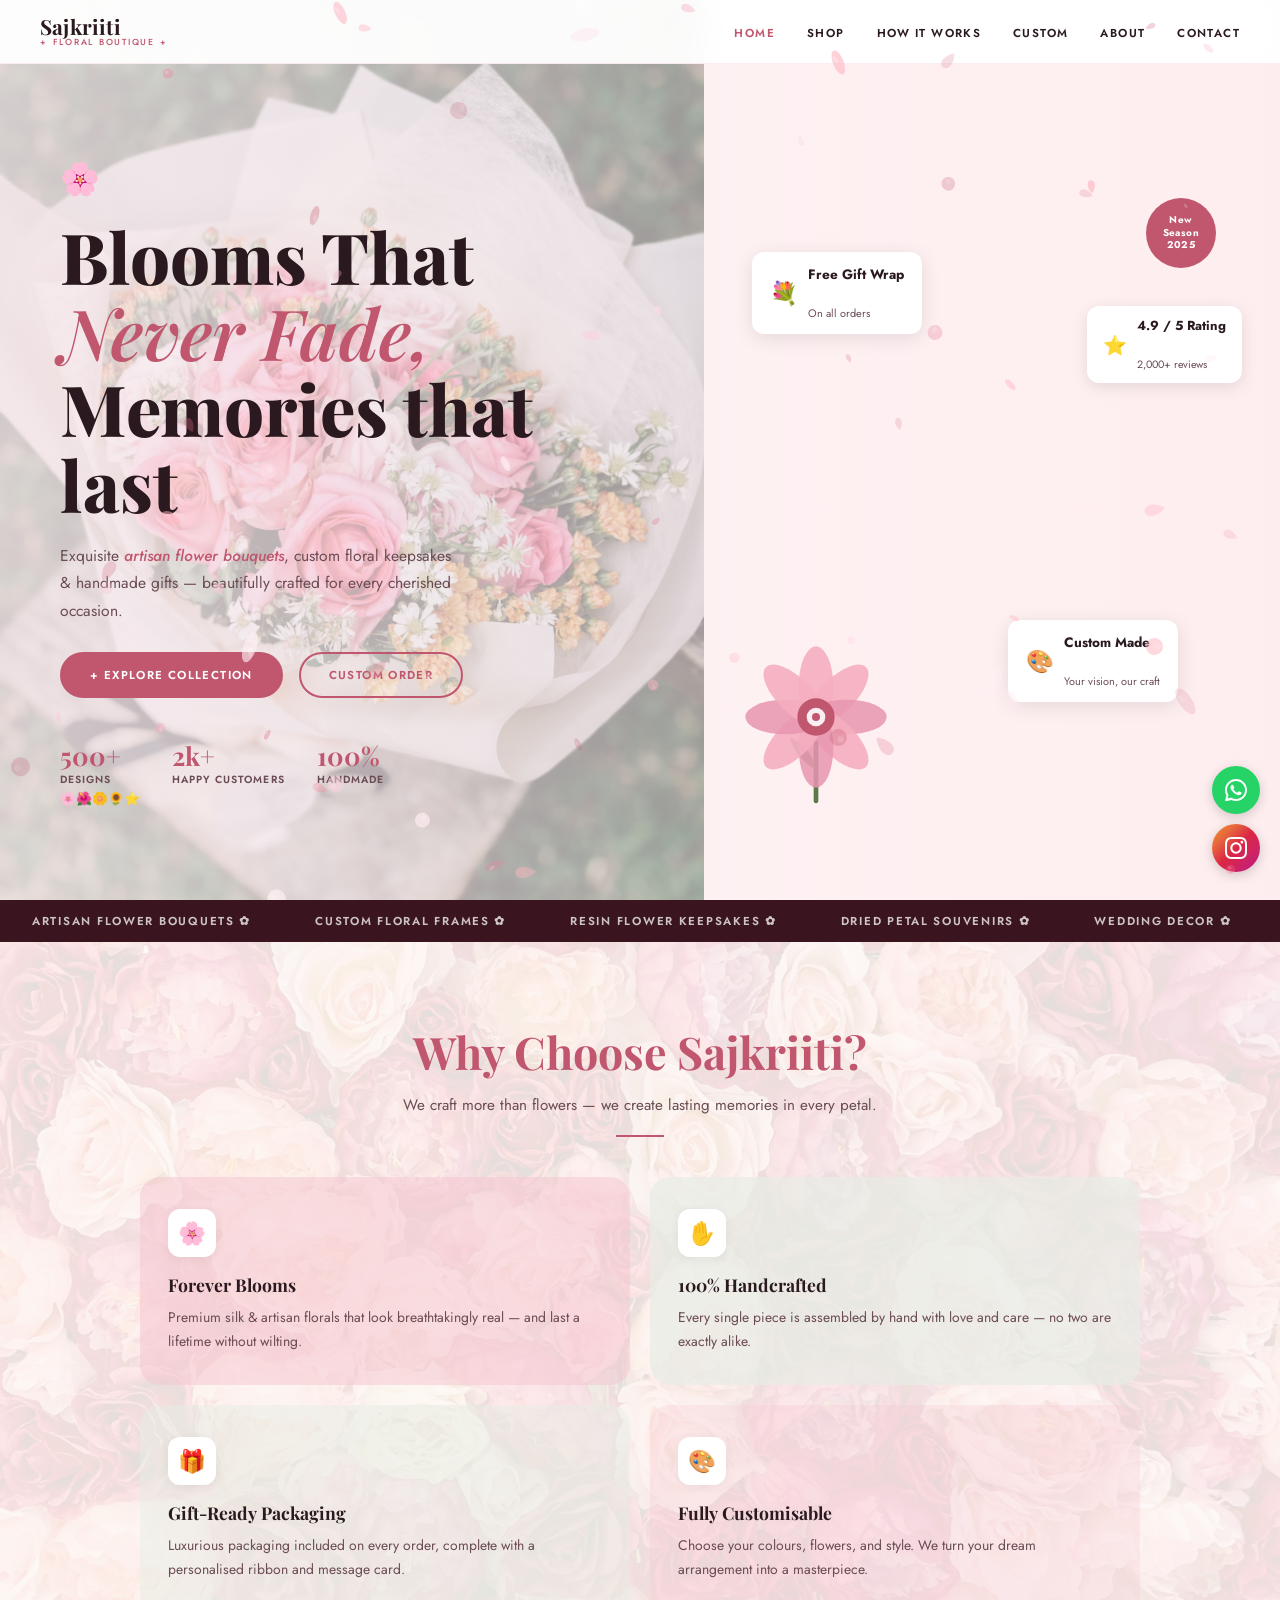
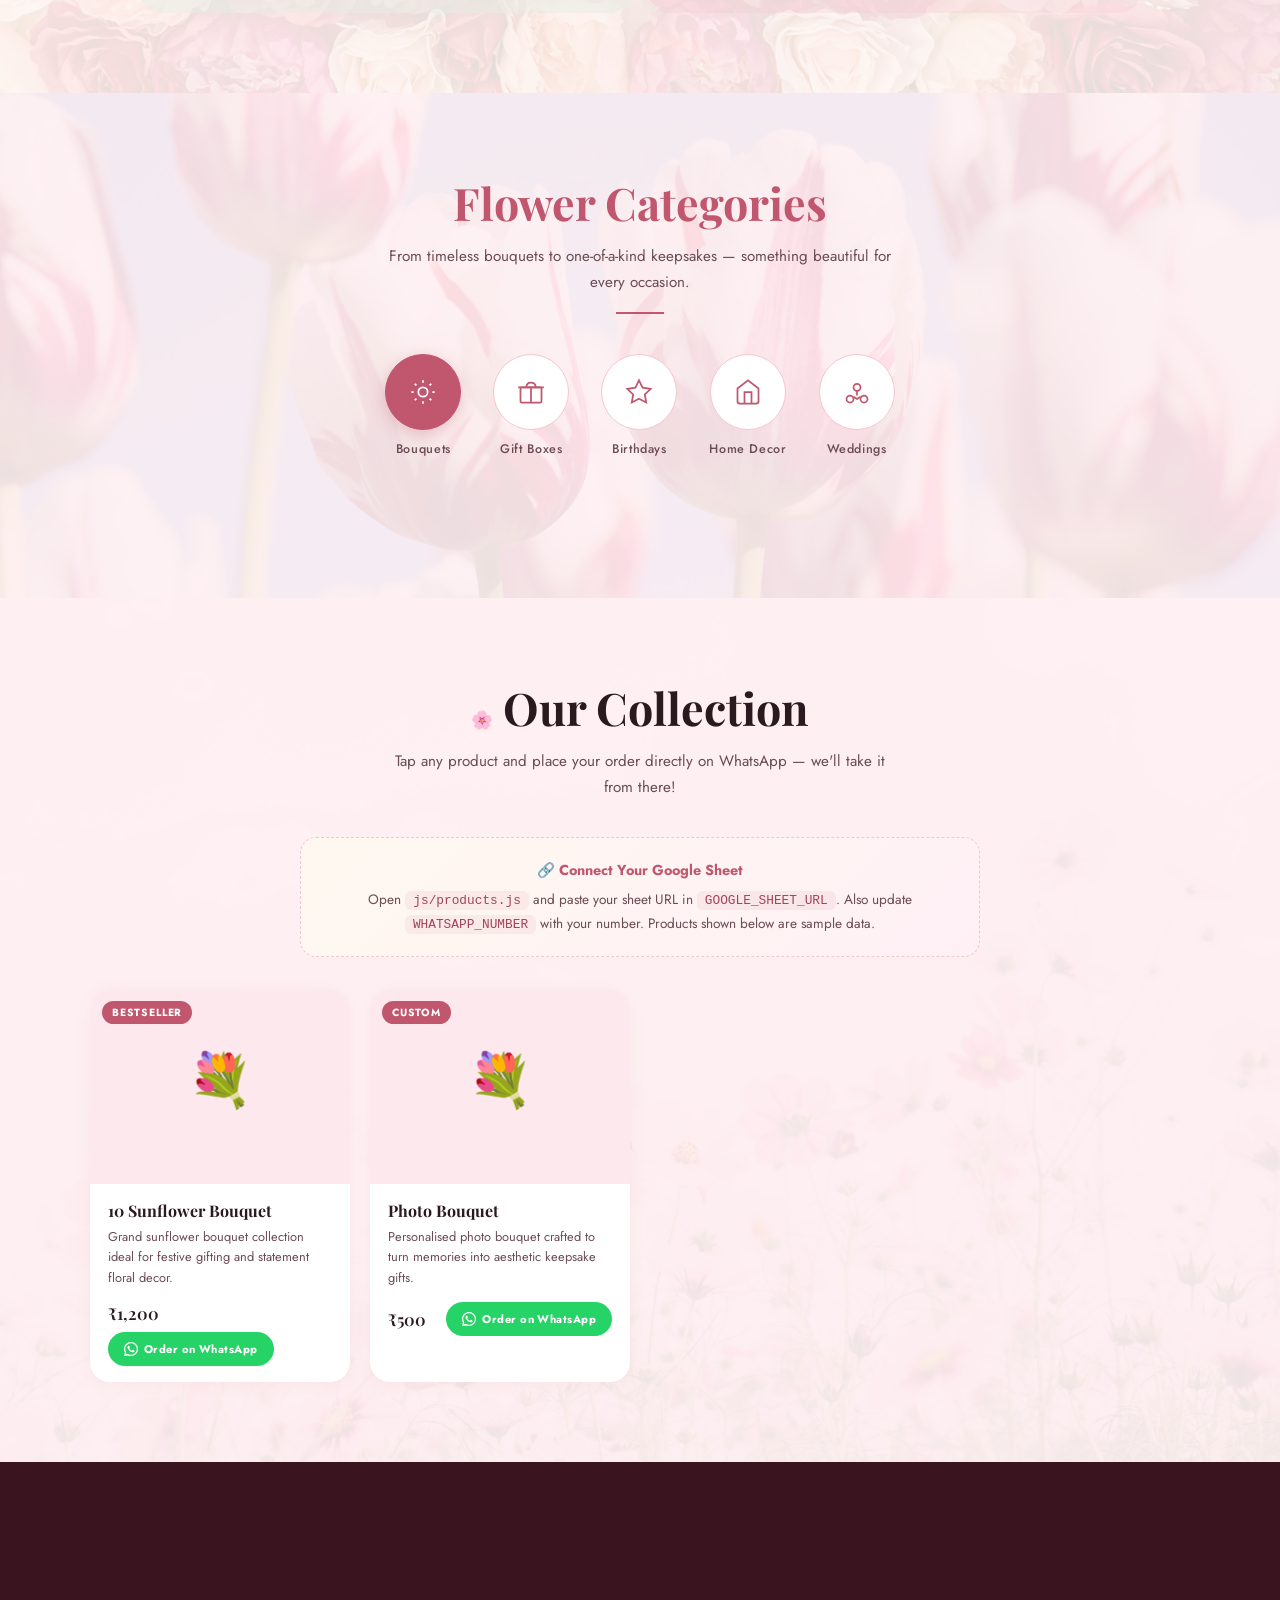
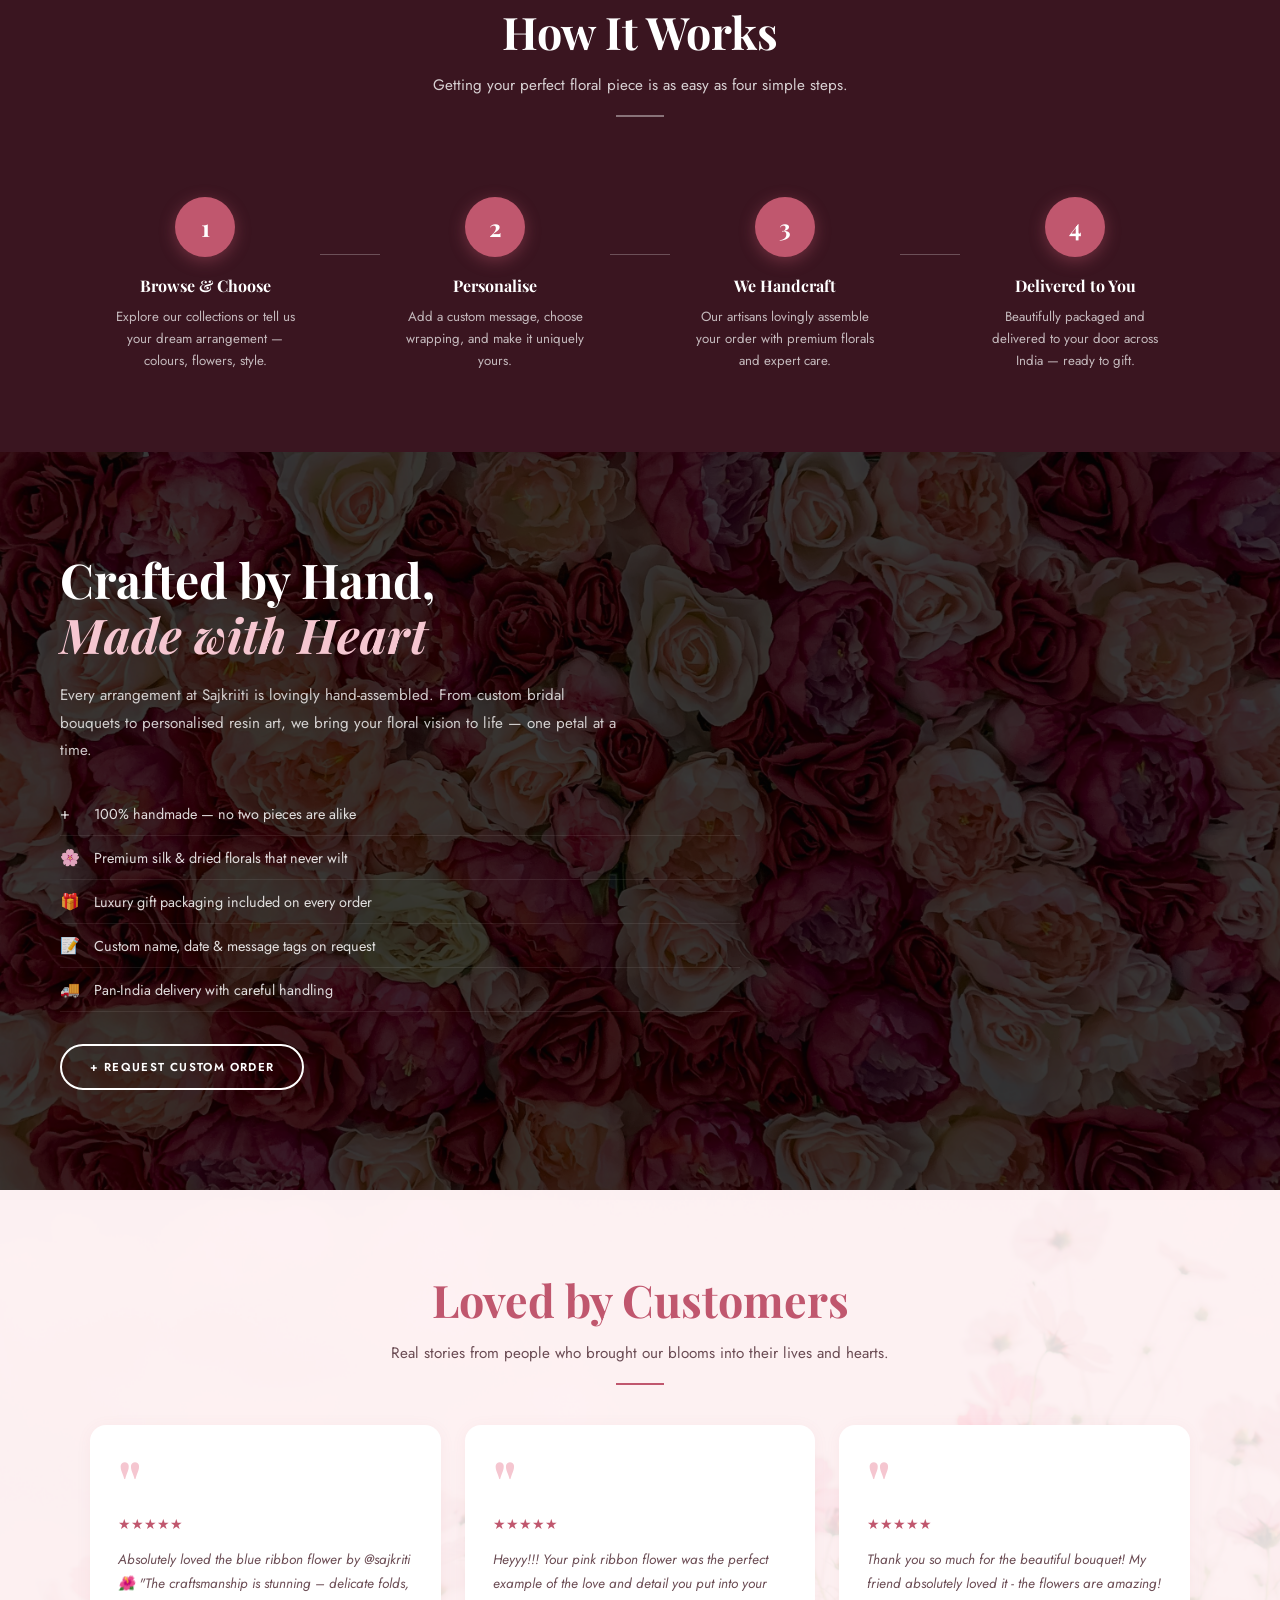
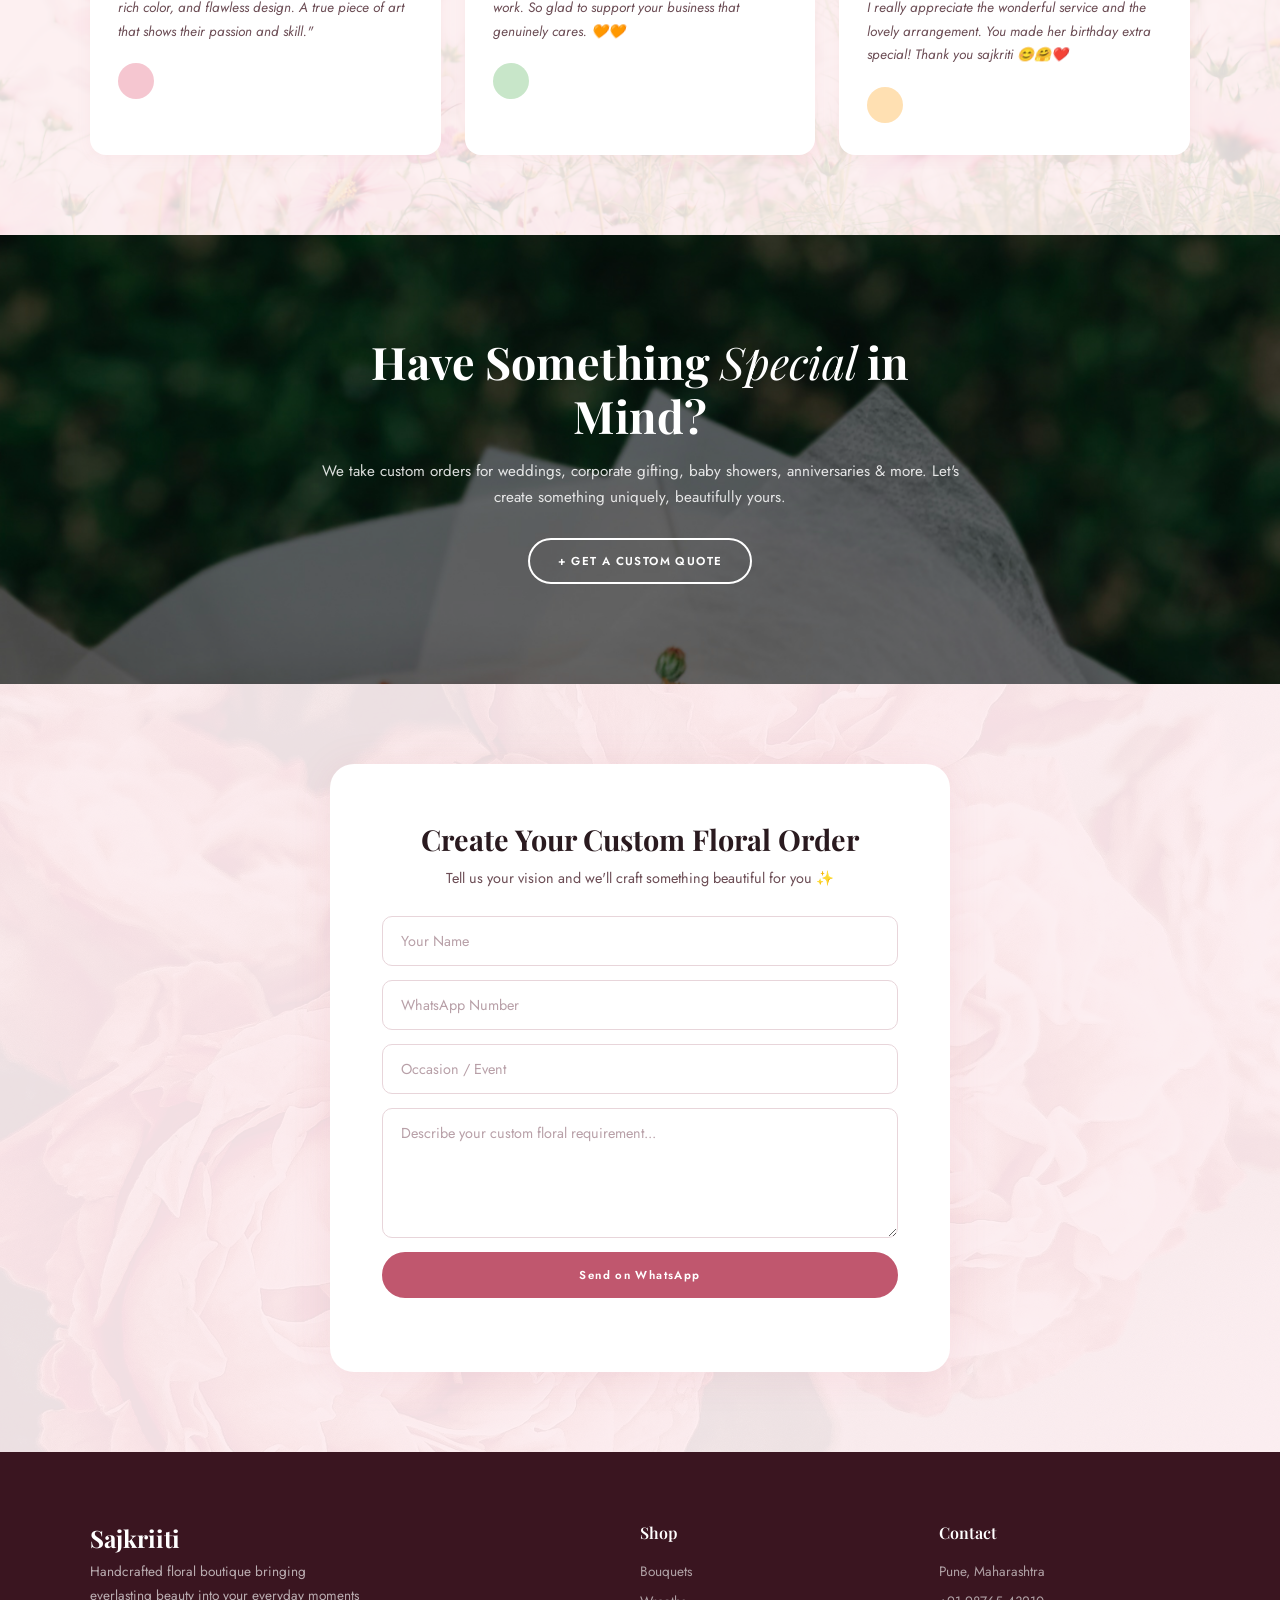
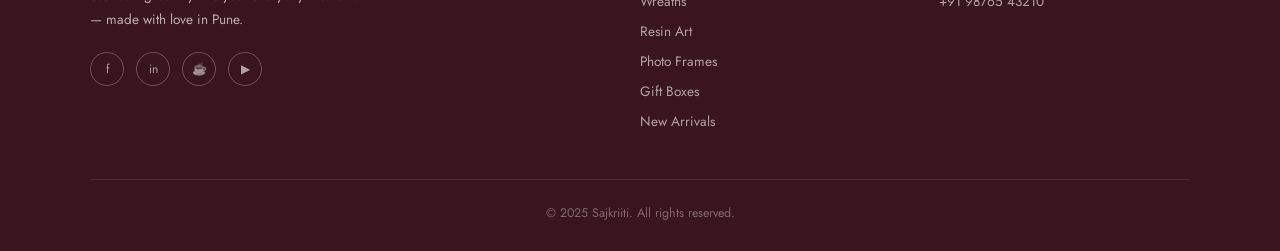
==== js/index.html @ faf4a8ce "replaced one html file with sorted files" ====
<!DOCTYPE html>
<html lang="en">
<head>
  <meta charset="UTF-8" />
  <meta name="viewport" content="width=device-width, initial-scale=1.0, viewport-fit=cover" />
  <title>Sajkriiti — Floral Boutique</title>
  <link rel="preconnect" href="https://fonts.googleapis.com" />
  <link rel="preconnect" href="https://fonts.gstatic.com" crossorigin />
  <link href="https://fonts.googleapis.com/css2?family=Playfair+Display:ital,wght@0,400;0,600;0,700;0,800;1,400;1,600&family=Cormorant+Garamond:ital,wght@0,300;0,400;0,500;1,300;1,400&family=Jost:wght@300;400;500;600&display=swap" rel="stylesheet" />
  <link rel="stylesheet" href="css/main.css" />
  <link rel="stylesheet" href="css/petals.css" />
  <link rel="stylesheet" href="css/sections.css" />
</head>
<body>

  <!-- FALLING PETALS CANVAS -->
  <canvas id="petalCanvas"></canvas>

  <!-- FIXED SOCIAL BUTTONS -->
  <a href="https://wa.me/919876543210" class="social-float whatsapp" target="_blank">
    <svg viewBox="0 0 24 24" fill="currentColor"><path d="M17.472 14.382c-.297-.149-1.758-.867-2.03-.967-.273-.099-.471-.148-.67.15-.197.297-.767.966-.94 1.164-.173.199-.347.223-.644.075-.297-.15-1.255-.463-2.39-1.475-.883-.788-1.48-1.761-1.653-2.059-.173-.297-.018-.458.13-.606.134-.133.298-.347.446-.52.149-.174.198-.298.298-.497.099-.198.05-.371-.025-.52-.075-.149-.669-1.612-.916-2.207-.242-.579-.487-.5-.669-.51-.173-.008-.371-.01-.57-.01-.198 0-.52.074-.792.372-.272.297-1.04 1.016-1.04 2.479 0 1.462 1.065 2.875 1.213 3.074.149.198 2.096 3.2 5.077 4.487.709.306 1.262.489 1.694.625.712.227 1.36.195 1.871.118.571-.085 1.758-.719 2.006-1.413.248-.694.248-1.289.173-1.413-.074-.124-.272-.198-.57-.347z"/><path d="M12 0C5.373 0 0 5.373 0 12c0 2.126.554 4.122 1.524 5.854L.057 23.882a.5.5 0 0 0 .611.611l6.029-1.467A11.945 11.945 0 0 0 12 24c6.627 0 12-5.373 12-12S18.627 0 12 0zm0 21.882a9.878 9.878 0 0 1-5.032-1.378l-.36-.214-3.732.908.924-3.645-.236-.374A9.869 9.869 0 0 1 2.118 12C2.118 6.532 6.532 2.118 12 2.118S21.882 6.532 21.882 12 17.468 21.882 12 21.882z"/></svg>
  </a>
  <a href="https://instagram.com/sajkriti" class="social-float instagram" target="_blank">
    <svg viewBox="0 0 24 24" fill="currentColor"><path d="M12 2.163c3.204 0 3.584.012 4.85.07 3.252.148 4.771 1.691 4.919 4.919.058 1.265.069 1.645.069 4.849 0 3.205-.012 3.584-.069 4.849-.149 3.225-1.664 4.771-4.919 4.919-1.266.058-1.644.07-4.85.07-3.204 0-3.584-.012-4.849-.07-3.26-.149-4.771-1.699-4.919-4.92-.058-1.265-.07-1.644-.07-4.849 0-3.204.013-3.583.07-4.849.149-3.227 1.664-4.771 4.919-4.919 1.266-.057 1.645-.069 4.849-.069zm0-2.163c-3.259 0-3.667.014-4.947.072-4.358.2-6.78 2.618-6.98 6.98-.059 1.281-.073 1.689-.073 4.948 0 3.259.014 3.668.072 4.948.2 4.358 2.618 6.78 6.98 6.98 1.281.058 1.689.072 4.948.072 3.259 0 3.668-.014 4.948-.072 4.354-.2 6.782-2.618 6.979-6.98.059-1.28.073-1.689.073-4.948 0-3.259-.014-3.667-.072-4.947-.196-4.354-2.617-6.78-6.979-6.98-1.281-.059-1.69-.073-4.949-.073zm0 5.838c-3.403 0-6.162 2.759-6.162 6.162s2.759 6.163 6.162 6.163 6.162-2.759 6.162-6.163c0-3.403-2.759-6.162-6.162-6.162zm0 10.162c-2.209 0-4-1.79-4-4 0-2.209 1.791-4 4-4s4 1.791 4 4c0 2.21-1.791 4-4 4zm6.406-11.845c-.796 0-1.441.645-1.441 1.44s.645 1.44 1.441 1.44c.795 0 1.439-.645 1.439-1.44s-.644-1.44-1.439-1.44z"/></svg>
  </a>

  <!-- NAVBAR -->
  <nav id="navbar">
    <div class="nav-logo">
      <span class="logo-main">Sajkriiti</span>
      <span class="logo-sub">+ FLORAL BOUTIQUE +</span>
    </div>
    <ul class="nav-links">
      <li><a href="#home">HOME</a></li>
      <li><a href="#shop">SHOP</a></li>
      <li><a href="#how-it-works">HOW IT WORKS</a></li>
      <li><a href="#custom">CUSTOM</a></li>
      <li><a href="#about">ABOUT</a></li>
      <li><a href="#contact">CONTACT</a></li>
    </ul>
    <button class="nav-hamburger" id="hamburger">&#9776;</button>
  </nav>

  <!-- MOBILE MENU -->
  <div class="mobile-menu" id="mobileMenu">
    <ul>
      <li><a href="#home" onclick="closeMobile()">HOME</a></li>
      <li><a href="#shop" onclick="closeMobile()">SHOP</a></li>
      <li><a href="#how-it-works" onclick="closeMobile()">HOW IT WORKS</a></li>
      <li><a href="#custom" onclick="closeMobile()">CUSTOM</a></li>
      <li><a href="#about" onclick="closeMobile()">ABOUT</a></li>
      <li><a href="#contact" onclick="closeMobile()">CONTACT</a></li>
    </ul>
  </div>

  <!-- ===== SECTION 1: HERO ===== -->
  <section id="home" class="hero">
    <div class="hero-bg">
      <!-- Left: bouquet-pink, Right: bike-flowers -->
      <img src="images/bouquet-pink.jpg" alt="Pink Bouquet" class="hero-img hero-img-left" />
      <img src="images/bike-flowers.jpg" alt="Flower Bicycle" class="hero-img hero-img-right" />
    </div>
    <div class="hero-content">
      <div class="hero-badge">🌸</div>
      <h1 class="hero-title">
        Blooms That<br/>
        <em>Never Fade,</em><br/>
        Memories that last
      </h1>
      <p class="hero-desc">Exquisite <strong>artisan flower bouquets</strong>, custom floral keepsakes &amp; handmade gifts — beautifully crafted for every cherished occasion.</p>
      <div class="hero-btns">
        <a href="#shop" class="btn btn-primary">+ EXPLORE COLLECTION</a>
        <a href="#custom" class="btn btn-outline">CUSTOM ORDER</a>
      </div>
      <div class="hero-stats">
        <div class="stat"><span class="stat-num">500+</span><span class="stat-label">DESIGNS</span><div class="stat-icons">🌸🌺🌼🌻⭐</div></div>
        <div class="stat"><span class="stat-num">2k+</span><span class="stat-label">HAPPY CUSTOMERS</span></div>
        <div class="stat"><span class="stat-num">100%</span><span class="stat-label">HANDMADE</span></div>
      </div>
    </div>
    <!-- Floating badges -->
    <div class="hero-float hero-float-gift">
      <span class="float-icon">💐</span>
      <div><strong>Free Gift Wrap</strong><br/><small>On all orders</small></div>
    </div>
    <div class="hero-float hero-float-custom">
      <span class="float-icon">🎨</span>
      <div><strong>Custom Made</strong><br/><small>Your vision, our craft</small></div>
    </div>
    <div class="hero-badge-new">New<br/>Season<br/>2025</div>
    <div class="hero-rating">
      <span class="rating-star">⭐</span>
      <div><strong>4.9 / 5 Rating</strong><br/><small>2,000+ reviews</small></div>
    </div>
  </section>

  <!-- ===== MARQUEE TICKER ===== -->
  <div class="ticker-wrap">
    <div class="ticker-track">
      <span>ARTISAN FLOWER BOUQUETS ✿</span>
      <span>CUSTOM FLORAL FRAMES ✿</span>
      <span>RESIN FLOWER KEEPSAKES ✿</span>
      <span>DRIED PETAL SOUVENIRS ✿</span>
      <span>WEDDING DECOR ✿</span>
      <span>ANNIVERSARY GIFTS ✿</span>
      <span>PHOTO FLOWER FRAMES ✿</span>
      <span>BIRTHDAY BOUQUETS ✿</span>
      <span>ARTISAN FLOWER BOUQUETS ✿</span>
      <span>CUSTOM FLORAL FRAMES ✿</span>
      <span>RESIN FLOWER KEEPSAKES ✿</span>
      <span>DRIED PETAL SOUVENIRS ✿</span>
      <span>WEDDING DECOR ✿</span>
      <span>ANNIVERSARY GIFTS ✿</span>
      <span>PHOTO FLOWER FRAMES ✿</span>
      <span>BIRTHDAY BOUQUETS ✿</span>
    </div>
  </div>

  <!-- ===== SECTION 2: WHY CHOOSE ===== -->
  <section id="about" class="why-section">
    <!-- flower-wall.jpg as subtle background -->
    <div class="why-bg"></div>
    <div class="section-header">
      <h2 class="section-title rose">Why Choose Sajkriiti?</h2>
      <p class="section-sub">We craft more than flowers — we create lasting memories in every petal.</p>
      <div class="section-divider"></div>
    </div>
    <div class="why-grid">
      <div class="why-card why-card-pink">
        <div class="why-icon">🌸</div>
        <h3>Forever Blooms</h3>
        <p>Premium silk &amp; artisan florals that look breathtakingly real — and last a lifetime without wilting.</p>
      </div>
      <div class="why-card why-card-sage">
        <div class="why-icon">✋</div>
        <h3>100% Handcrafted</h3>
        <p>Every single piece is assembled by hand with love and care — no two are exactly alike.</p>
      </div>
      <div class="why-card why-card-cream">
        <div class="why-icon">🎁</div>
        <h3>Gift-Ready Packaging</h3>
        <p>Luxurious packaging included on every order, complete with a personalised ribbon and message card.</p>
      </div>
      <div class="why-card why-card-lavender">
        <div class="why-icon">🎨</div>
        <h3>Fully Customisable</h3>
        <p>Choose your colours, flowers, and style. We turn your dream arrangement into a masterpiece.</p>
      </div>
    </div>
  </section>

  <!-- ===== SECTION 3: FLOWER CATEGORIES ===== -->
  <section class="categories-section">
    <div class="section-header">
      <h2 class="section-title rose">Flower Categories</h2>
      <p class="section-sub">From timeless bouquets to one-of-a-kind keepsakes — something beautiful for every occasion.</p>
      <div class="section-divider"></div>
    </div>
    <div class="cat-icons">
      <div class="cat-icon active" data-cat="bouquets">
        <div class="cat-circle">
          <svg viewBox="0 0 24 24" fill="none" stroke="currentColor" stroke-width="1.5"><circle cx="12" cy="12" r="4"/><path d="M12 2v2M12 20v2M2 12h2M20 12h2M4.93 4.93l1.41 1.41M17.66 17.66l1.41 1.41M4.93 19.07l1.41-1.41M17.66 6.34l1.41-1.41"/></svg>
        </div>
        <span>Bouquets</span>
      </div>
      <div class="cat-icon" data-cat="giftboxes">
        <div class="cat-circle">
          <svg viewBox="0 0 24 24" fill="none" stroke="currentColor" stroke-width="1.5"><rect x="3" y="8" width="18" height="13" rx="1"/><path d="M1 8h22M12 8v13M8 8c0-2 1-4 4-4s4 2 4 4"/></svg>
        </div>
        <span>Gift Boxes</span>
      </div>
      <div class="cat-icon" data-cat="birthdays">
        <div class="cat-circle">
          <svg viewBox="0 0 24 24" fill="none" stroke="currentColor" stroke-width="1.5"><polygon points="12 2 15.09 8.26 22 9.27 17 14.14 18.18 21.02 12 17.77 5.82 21.02 7 14.14 2 9.27 8.91 8.26 12 2"/></svg>
        </div>
        <span>Birthdays</span>
      </div>
      <div class="cat-icon" data-cat="homedecor">
        <div class="cat-circle">
          <svg viewBox="0 0 24 24" fill="none" stroke="currentColor" stroke-width="1.5"><path d="M3 9l9-7 9 7v11a2 2 0 0 1-2 2H5a2 2 0 0 1-2-2z"/><polyline points="9 22 9 12 15 12 15 22"/></svg>
        </div>
        <span>Home Decor</span>
      </div>
      <div class="cat-icon" data-cat="weddings">
        <div class="cat-circle">
          <svg viewBox="0 0 24 24" fill="none" stroke="currentColor" stroke-width="1.5"><circle cx="12" cy="8" r="3"/><circle cx="6" cy="18" r="3"/><circle cx="18" cy="18" r="3"/><path d="M12 11v4M9 16l3 2 3-2"/></svg>
        </div>
        <span>Weddings</span>
      </div>
    </div>
  </section>

  <!-- ===== SECTION 4: OUR COLLECTION / SHOP ===== -->
  <section id="shop" class="shop-section">
    <div class="section-header">
      <h2 class="section-title dark"><span class="petal-icon">🌸</span> Our Collection</h2>
      <p class="section-sub">Tap any product and place your order directly on WhatsApp — we'll take it from there!</p>
    </div>

    <!-- GOOGLE SHEET NOTICE — remove once your sheet is connected -->
    <div class="sheet-notice" id="sheetNotice">
      <strong>🔗 Connect Your Google Sheet</strong>
      Open <code>js/products.js</code> and paste your sheet URL in <code>GOOGLE_SHEET_URL</code>.
      Also update <code>WHATSAPP_NUMBER</code> with your number. Products shown below are sample data.
    </div>

    <div class="products-grid" id="productsGrid"></div>
    <div class="shop-loader" id="shopLoader">Loading products... 🌸</div>
  </section>

  <!-- ===== SECTION 5: HOW IT WORKS ===== -->
  <section id="how-it-works" class="how-section">
    <div class="how-bg"></div>
    <div class="section-header light">
      <h2 class="section-title light-title">How It Works</h2>
      <p class="section-sub light-sub">Getting your perfect floral piece is as easy as four simple steps.</p>
      <div class="section-divider light-divider"></div>
    </div>
    <div class="steps-row">
      <div class="step">
        <div class="step-circle">1</div>
        <h3>Browse &amp; Choose</h3>
        <p>Explore our collections or tell us your dream arrangement — colours, flowers, style.</p>
      </div>
      <div class="step-line"></div>
      <div class="step">
        <div class="step-circle">2</div>
        <h3>Personalise</h3>
        <p>Add a custom message, choose wrapping, and make it uniquely yours.</p>
      </div>
      <div class="step-line"></div>
      <div class="step">
        <div class="step-circle">3</div>
        <h3>We Handcraft</h3>
        <p>Our artisans lovingly assemble your order with premium florals and expert care.</p>
      </div>
      <div class="step-line"></div>
      <div class="step">
        <div class="step-circle">4</div>
        <h3>Delivered to You</h3>
        <p>Beautifully packaged and delivered to your door across India — ready to gift.</p>
      </div>
    </div>
  </section>

  <!-- ===== SECTION 6: CRAFTED BY HAND ===== -->
  <!-- Uses flower-wall.jpg as background -->
  <section class="crafted-section">
    <div class="crafted-bg"></div>
    <div class="crafted-content">
      <h2 class="crafted-title">Crafted by Hand,<br/><em>Made with Heart</em></h2>
      <p class="crafted-desc">Every arrangement at Sajkriiti is lovingly hand-assembled. From custom bridal bouquets to personalised resin art, we bring your floral vision to life — one petal at a time.</p>
      <ul class="crafted-list">
        <li><span class="cl-icon">+</span> 100% handmade — no two pieces are alike</li>
        <li><span class="cl-icon">🌸</span> Premium silk &amp; dried florals that never wilt</li>
        <li><span class="cl-icon">🎁</span> Luxury gift packaging included on every order</li>
        <li><span class="cl-icon">📝</span> Custom name, date &amp; message tags on request</li>
        <li><span class="cl-icon">🚚</span> Pan-India delivery with careful handling</li>
      </ul>
      <a href="#custom" class="btn btn-outline-white">+ REQUEST CUSTOM ORDER</a>
    </div>
  </section>

  <!-- ===== SECTION 7: TESTIMONIALS ===== -->
  <section class="testimonials-section">
    <div class="section-header">
      <h2 class="section-title rose">Loved by Customers</h2>
      <p class="section-sub">Real stories from people who brought our blooms into their lives and hearts.</p>
      <div class="section-divider"></div>
    </div>
    <div class="testimonials-grid">
      <div class="testi-card">
        <div class="testi-quote">"</div>
        <div class="testi-stars">★★★★★</div>
        <p>Absolutely loved the blue ribbon flower by @sajkriti 🌺 "The craftsmanship is stunning – delicate folds, rich color, and flawless design. A true piece of art that shows their passion and skill."</p>
        <div class="testi-avatar" style="background:#f5c6d0;"></div>
      </div>
      <div class="testi-card">
        <div class="testi-quote">"</div>
        <div class="testi-stars">★★★★★</div>
        <p>Heyyy!!! Your pink ribbon flower was the perfect example of the love and detail you put into your work. So glad to support your business that genuinely cares. 🧡🧡</p>
        <div class="testi-avatar" style="background:#c8e6c9;"></div>
      </div>
      <div class="testi-card">
        <div class="testi-quote">"</div>
        <div class="testi-stars">★★★★★</div>
        <p>Thank you so much for the beautiful bouquet! My friend absolutely loved it - the flowers are amazing! I really appreciate the wonderful service and the lovely arrangement. You made her birthday extra special! Thank you sajkriti 😊🤗❤️</p>
        <div class="testi-avatar" style="background:#ffe0b2;"></div>
      </div>
    </div>
  </section>

  <!-- ===== SECTION 8: SPECIAL / CTA ===== -->
  <!-- Uses bouquet-pink.jpg as background -->
  <section class="special-section">
    <div class="special-bg"></div>
    <div class="special-content">
      <h2>Have Something <em>Special</em> in Mind?</h2>
      <p>We take custom orders for weddings, corporate gifting, baby showers, anniversaries &amp; more. Let's create something uniquely, beautifully yours.</p>
      <a href="#custom" class="btn btn-outline-white pill">+ GET A CUSTOM QUOTE</a>
    </div>
  </section>

  <!-- ===== SECTION 9: CUSTOM ORDER FORM ===== -->
  <section id="custom" class="custom-section">
    <div class="custom-form-wrap">
      <h2>Create Your Custom Floral Order</h2>
      <p>Tell us your vision and we'll craft something beautiful for you ✨</p>
      <div class="custom-form" id="customForm">
        <input type="text" id="fname" placeholder="Your Name" />
        <input type="tel" id="fphone" placeholder="WhatsApp Number" />
        <input type="text" id="foccasion" placeholder="Occasion / Event" />
        <textarea id="fdesc" placeholder="Describe your custom floral requirement..." rows="5"></textarea>
        <button class="btn btn-primary full-width" onclick="handleCustomOrder()">Send on WhatsApp</button>
        <p class="form-note" id="formNote"></p>
      </div>
    </div>
  </section>

  <!-- ===== FOOTER ===== -->
  <footer id="contact" class="footer">
    <div class="footer-grid">
      <div class="footer-brand">
        <h3>Sajkriiti</h3>
        <p>Handcrafted floral boutique bringing everlasting beauty into your everyday moments — made with love in Pune.</p>
        <div class="footer-socials">
          <a href="#" class="fsoc">f</a>
          <a href="#" class="fsoc">in</a>
          <a href="#" class="fsoc">☕</a>
          <a href="#" class="fsoc">▶</a>
        </div>
      </div>
      <div class="footer-col">
        <h4>Shop</h4>
        <ul>
          <li><a href="#">Bouquets</a></li>
          <li><a href="#">Wreaths</a></li>
          <li><a href="#">Resin Art</a></li>
          <li><a href="#">Photo Frames</a></li>
          <li><a href="#">Gift Boxes</a></li>
          <li><a href="#">New Arrivals</a></li>
        </ul>
      </div>
      <div class="footer-col">
        <h4>Contact</h4>
        <ul>
          <li>Pune, Maharashtra</li>
          <li>+91 98765 43210</li>
        </ul>
      </div>
    </div>
    <div class="footer-bottom">
      <p>© 2025 Sajkriiti. All rights reserved.</p>
    </div>
  </footer>

  <!-- JS FILES -->
  <script src="js/petals.js"></script>
  <script src="js/products.js"></script>
  <script src="js/main.js"></script>
</body>
</html>
---- js/css/main.css ----
/* =============================================
   SAJKRIITI — MAIN CSS (Updated with new photos + mobile optimized)
   ============================================= */

:root {
  --rose:        #c0576e;
  --rose-dark:   #a0445a;
  --rose-light:  #f5c6d0;
  --blush:       #fef0f3;
  --burgundy:    #3d1a24;
  --dark-bg:     #3a1520;
  --cream:       #fdf8f5;
  --sage:        #e8ede6;
  --text-dark:   #2a1a1f;
  --text-mid:    #6b4c54;
  --text-light:  #fff;
  --font-serif:  'Playfair Display', Georgia, serif;
  --font-body:   'Jost', sans-serif;
  --font-italic: 'Cormorant Garamond', serif;
}

*, *::before, *::after { box-sizing: border-box; margin: 0; padding: 0; }
html { scroll-behavior: smooth; -webkit-text-size-adjust: 100%; }
body {
  font-family: var(--font-body);
  background: var(--cream);
  color: var(--text-dark);
  overflow-x: hidden;
}
a { text-decoration: none; color: inherit; }
ul { list-style: none; }
img { display: block; max-width: 100%; }

/* ---- CANVAS (petals) ---- */
#petalCanvas {
  position: fixed;
  top: 0; left: 0;
  width: 100%; height: 100%;
  pointer-events: none;
  z-index: 9999;
}

/* ---- NAVBAR ---- */
#navbar {
  position: fixed;
  top: 0; left: 0; right: 0;
  z-index: 1000;
  display: flex;
  align-items: center;
  justify-content: space-between;
  padding: 0 40px;
  height: 64px;
  background: rgba(255,255,255,0.95);
  backdrop-filter: blur(12px);
  -webkit-backdrop-filter: blur(12px);
  border-bottom: 1px solid rgba(192,87,110,0.1);
  transition: box-shadow 0.3s;
}
#navbar.scrolled { box-shadow: 0 2px 20px rgba(192,87,110,0.12); }

.nav-logo { display: flex; flex-direction: column; line-height: 1.1; }
.logo-main {
  font-family: var(--font-serif);
  font-size: 1.3rem;
  font-weight: 700;
  color: var(--text-dark);
  letter-spacing: 0.01em;
}
.logo-sub {
  font-family: var(--font-body);
  font-size: 0.55rem;
  letter-spacing: 0.2em;
  color: var(--rose);
  font-weight: 500;
}

.nav-links {
  display: flex;
  gap: 32px;
  align-items: center;
}
.nav-links a {
  font-size: 0.72rem;
  font-weight: 600;
  letter-spacing: 0.12em;
  color: var(--text-dark);
  transition: color 0.2s;
}
.nav-links a:hover { color: var(--rose); }

.nav-hamburger {
  display: none;
  background: none;
  border: none;
  font-size: 1.5rem;
  cursor: pointer;
  color: var(--text-dark);
  padding: 8px;
  -webkit-tap-highlight-color: transparent;
}

.mobile-menu {
  display: none;
  position: fixed;
  top: 64px; left: 0; right: 0;
  background: white;
  z-index: 999;
  padding: 16px 0;
  box-shadow: 0 4px 20px rgba(0,0,0,0.1);
}
.mobile-menu.open { display: block; }
.mobile-menu a {
  display: block;
  padding: 14px 40px;
  font-size: 0.8rem;
  letter-spacing: 0.1em;
  font-weight: 600;
  color: var(--text-dark);
}
.mobile-menu a:hover { color: var(--rose); background: var(--blush); }

/* ---- BUTTONS ---- */
.btn {
  display: inline-block;
  padding: 13px 28px;
  border-radius: 50px;
  font-family: var(--font-body);
  font-size: 0.72rem;
  font-weight: 600;
  letter-spacing: 0.12em;
  cursor: pointer;
  transition: all 0.25s;
  border: 2px solid transparent;
  text-align: center;
  -webkit-tap-highlight-color: transparent;
  touch-action: manipulation;
}
.btn-primary {
  background: var(--rose);
  color: white;
  border-color: var(--rose);
}
.btn-primary:hover {
  background: var(--rose-dark);
  border-color: var(--rose-dark);
  transform: translateY(-1px);
  box-shadow: 0 6px 20px rgba(192,87,110,0.35);
}
.btn-outline {
  background: transparent;
  color: var(--rose);
  border-color: var(--rose);
}
.btn-outline:hover {
  background: var(--rose);
  color: white;
  transform: translateY(-1px);
}
.btn-outline-white {
  background: transparent;
  color: white;
  border-color: white;
}
.btn-outline-white:hover {
  background: white;
  color: var(--rose);
  transform: translateY(-1px);
}
.btn.pill { border-radius: 50px; }
.btn.full-width { width: 100%; }

/* ---- SOCIAL FLOATS ---- */
.social-float {
  position: fixed;
  right: 20px;
  width: 48px; height: 48px;
  border-radius: 50%;
  display: flex;
  align-items: center;
  justify-content: center;
  z-index: 5000;
  transition: transform 0.2s, box-shadow 0.2s;
  box-shadow: 0 3px 12px rgba(0,0,0,0.18);
  -webkit-tap-highlight-color: transparent;
}
.social-float svg { width: 22px; height: 22px; }
.social-float:hover { transform: scale(1.1); box-shadow: 0 6px 20px rgba(0,0,0,0.25); }
.whatsapp { bottom: 86px; background: #25d366; color: white; }
.instagram { bottom: 28px; background: linear-gradient(135deg,#f09433,#e6683c,#dc2743,#cc2366,#bc1888); color: white; }

/* ---- SECTION HEADER ---- */
.section-header { text-align: center; padding: 60px 20px 40px; }
.section-title {
  font-family: var(--font-serif);
  font-size: clamp(1.8rem, 4vw, 2.8rem);
  font-weight: 700;
  margin-bottom: 12px;
}
.section-title.rose { color: var(--rose); }
.section-title.dark { color: var(--text-dark); }
.section-title.light-title { color: white; }
.section-sub {
  font-size: 0.95rem;
  color: var(--text-mid);
  max-width: 520px;
  margin: 0 auto 16px;
  line-height: 1.7;
}
.section-sub.light-sub { color: rgba(255,255,255,0.8); }
.section-divider {
  width: 48px; height: 2px;
  background: var(--rose);
  margin: 0 auto;
}
.section-divider.light-divider { background: rgba(255,255,255,0.4); }

/* ---- HERO ---- */
.hero {
  position: relative;
  min-height: 100vh;
  min-height: 100dvh;
  display: flex;
  align-items: center;
  overflow: hidden;
  padding-top: 64px;
}
.hero-bg {
  position: absolute;
  inset: 0;
}
.hero-img {
  position: absolute;
  top: 0; bottom: 0;
  height: 100%;
  object-fit: cover;
}
.hero-img-left { left: 0; width: 55%; }
.hero-img-right { right: 0; width: 55%; }
.hero-bg::after {
  content: '';
  position: absolute;
  inset: 0;
  background: linear-gradient(
    to right,
    rgba(255,240,243,0.82) 0%,
    rgba(255,240,243,0.65) 40%,
    rgba(255,220,230,0.38) 100%
  );
}

.hero-content {
  position: relative;
  z-index: 2;
  max-width: 620px;
  padding: 60px 60px 60px 60px;
}
.hero-badge {
  font-size: 2rem;
  margin-bottom: 16px;
  display: block;
}
.hero-title {
  font-family: var(--font-serif);
  font-size: clamp(2.4rem, 5.5vw, 5rem);
  font-weight: 800;
  line-height: 1.08;
  color: var(--text-dark);
  margin-bottom: 20px;
}
.hero-title em {
  font-style: italic;
  color: var(--rose);
  font-weight: 600;
}
.hero-desc {
  font-size: 0.98rem;
  color: var(--text-mid);
  line-height: 1.75;
  margin-bottom: 28px;
  max-width: 400px;
}
.hero-desc strong { color: var(--rose); font-style: italic; font-weight: 500; }
.hero-btns { display: flex; gap: 16px; flex-wrap: wrap; margin-bottom: 40px; }
.hero-stats { display: flex; gap: 32px; flex-wrap: wrap; }
.stat { display: flex; flex-direction: column; }
.stat-num {
  font-family: var(--font-serif);
  font-size: 1.6rem;
  font-weight: 700;
  color: var(--rose);
}
.stat-label {
  font-size: 0.65rem;
  letter-spacing: 0.1em;
  color: var(--text-mid);
  font-weight: 600;
}
.stat-icons { font-size: 0.8rem; margin-top: 2px; }

/* floating badges */
.hero-float {
  position: absolute;
  display: flex;
  align-items: center;
  gap: 10px;
  background: white;
  border-radius: 12px;
  padding: 12px 18px;
  box-shadow: 0 4px 20px rgba(0,0,0,0.1);
  z-index: 3;
  font-size: 0.82rem;
}
.hero-float-gift { top: 28%; right: 28%; }
.hero-float-custom { bottom: 22%; right: 8%; }
.float-icon { font-size: 1.4rem; }
.hero-float strong { display: block; font-size: 0.85rem; color: var(--text-dark); }
.hero-float small { color: var(--text-mid); }

.hero-badge-new {
  position: absolute;
  top: 22%;
  right: 5%;
  background: var(--rose);
  color: white;
  border-radius: 50%;
  width: 70px; height: 70px;
  display: flex;
  align-items: center;
  justify-content: center;
  text-align: center;
  font-size: 0.62rem;
  font-weight: 700;
  letter-spacing: 0.05em;
  line-height: 1.3;
  z-index: 3;
}
.hero-rating {
  position: absolute;
  top: 34%;
  right: 3%;
  background: white;
  border-radius: 12px;
  padding: 10px 16px;
  box-shadow: 0 4px 16px rgba(0,0,0,0.1);
  display: flex;
  align-items: center;
  gap: 10px;
  z-index: 3;
  font-size: 0.8rem;
}
.rating-star { font-size: 1.2rem; }
.hero-rating strong { display: block; font-size: 0.82rem; color: var(--text-dark); }
.hero-rating small { color: var(--text-mid); }

/* ---- TICKER ---- */
.ticker-wrap {
  background: var(--dark-bg);
  color: rgba(255,255,255,0.75);
  overflow: hidden;
  padding: 13px 0;
  position: relative;
  z-index: 2;
}
.ticker-track {
  display: flex;
  gap: 0;
  white-space: nowrap;
  animation: ticker 35s linear infinite;
}
.ticker-track span {
  font-size: 0.72rem;
  font-weight: 600;
  letter-spacing: 0.15em;
  padding: 0 32px;
  text-transform: uppercase;
}
@keyframes ticker { from { transform: translateX(0); } to { transform: translateX(-50%); } }

/* ---- WHY CHOOSE ---- */
.why-section {
  position: relative;
  padding: 20px 40px 80px;
  overflow: hidden;
}
.why-bg {
  position: absolute;
  inset: 0;
  background-image: url('../images/flower-wall.jpg');
  background-size: cover;
  background-position: center;
  opacity: 0.10;
}
.why-grid {
  display: grid;
  grid-template-columns: repeat(2, 1fr);
  gap: 20px;
  max-width: 1000px;
  margin: 0 auto;
}
.why-card {
  border-radius: 20px;
  padding: 32px 28px;
  position: relative;
}
.why-card-pink { background: rgba(245,198,208,0.5); }
.why-card-sage { background: rgba(232,237,230,0.7); }
.why-card-cream { background: rgba(232,237,230,0.5); }
.why-card-lavender { background: rgba(245,198,208,0.3); }
.why-icon {
  width: 48px; height: 48px;
  background: white;
  border-radius: 12px;
  display: flex;
  align-items: center;
  justify-content: center;
  font-size: 1.4rem;
  margin-bottom: 16px;
  box-shadow: 0 2px 12px rgba(0,0,0,0.06);
}
.why-card h3 {
  font-family: var(--font-serif);
  font-size: 1.1rem;
  font-weight: 700;
  color: var(--text-dark);
  margin-bottom: 10px;
}
.why-card p { font-size: 0.87rem; color: var(--text-mid); line-height: 1.7; }

/* ---- CATEGORIES ---- */
.categories-section {
  padding: 20px 40px 80px;
  background: var(--blush);
  position: relative;
}
.cat-icons {
  display: flex;
  justify-content: center;
  gap: 32px;
  flex-wrap: wrap;
  margin: 0 auto 60px;
  max-width: 800px;
}
.cat-icon {
  display: flex;
  flex-direction: column;
  align-items: center;
  gap: 10px;
  cursor: pointer;
  -webkit-tap-highlight-color: transparent;
}
.cat-circle {
  width: 76px; height: 76px;
  border-radius: 50%;
  border: 1.5px solid var(--rose-light);
  display: flex;
  align-items: center;
  justify-content: center;
  font-size: 1.6rem;
  background: white;
  transition: all 0.25s;
}
.cat-circle svg { width: 28px; height: 28px; color: var(--rose); }
.cat-icon:hover .cat-circle,
.cat-icon.active .cat-circle {
  background: var(--rose);
  border-color: var(--rose);
  box-shadow: 0 4px 16px rgba(192,87,110,0.3);
}
.cat-icon:hover .cat-circle svg,
.cat-icon.active .cat-circle svg { color: white; }
.cat-icon span {
  font-size: 0.78rem;
  letter-spacing: 0.05em;
  color: var(--text-mid);
  font-weight: 500;
}

/* ---- PRODUCTS ---- */
.shop-section { padding: 20px 40px 80px; }
.shop-loader { text-align: center; padding: 40px; color: var(--text-mid); font-style: italic; }
.products-grid {
  display: grid;
  grid-template-columns: repeat(4, 1fr);
  gap: 20px;
  max-width: 1100px;
  margin: 0 auto;
}
.product-card {
  background: white;
  border-radius: 20px;
  overflow: hidden;
  box-shadow: 0 2px 16px rgba(192,87,110,0.06);
  transition: transform 0.25s, box-shadow 0.25s;
  cursor: pointer;
}
.product-card:hover {
  transform: translateY(-4px);
  box-shadow: 0 8px 32px rgba(192,87,110,0.14);
}
.product-img-wrap {
  position: relative;
  overflow: hidden;
  padding-top: 75%;
}
.product-img-wrap img {
  position: absolute;
  inset: 0;
  width: 100%;
  height: 100%;
  object-fit: cover;
  transition: transform 0.4s;
}
.product-card:hover .product-img-wrap img { transform: scale(1.05); }
.product-info { padding: 16px 18px; }
.product-name {
  font-family: var(--font-serif);
  font-size: 1rem;
  font-weight: 700;
  color: var(--text-dark);
  margin-bottom: 6px;
}
.product-desc {
  font-size: 0.8rem;
  color: var(--text-mid);
  line-height: 1.6;
  margin-bottom: 14px;
}
.product-footer {
  display: flex;
  align-items: center;
  justify-content: space-between;
  gap: 8px;
  flex-wrap: wrap;
}
.product-price {
  font-family: var(--font-serif);
  font-size: 1.05rem;
  font-weight: 600;
  color: var(--text-dark);
}
.btn-view {
  background: var(--rose);
  color: white;
  border: none;
  border-radius: 50px;
  padding: 8px 18px;
  font-size: 0.72rem;
  font-weight: 600;
  cursor: pointer;
  letter-spacing: 0.05em;
  transition: background 0.2s;
  font-family: var(--font-body);
}
.btn-view:hover { background: var(--rose-dark); }
.no-products {
  text-align: center;
  padding: 60px 20px;
  color: var(--text-mid);
  font-style: italic;
  grid-column: 1 / -1;
}

/* ---- HOW IT WORKS ---- */
.how-section {
  position: relative;
  padding: 80px 40px;
  overflow: hidden;
}
.how-bg {
  position: absolute;
  inset: 0;
  background: var(--dark-bg);
}
.how-section .section-header { position: relative; z-index: 1; }
.steps-row {
  position: relative;
  z-index: 1;
  display: flex;
  align-items: flex-start;
  justify-content: center;
  max-width: 1100px;
  margin: 40px auto 0;
  gap: 0;
}
.step {
  flex: 1;
  text-align: center;
  padding: 0 20px;
}
.step-circle {
  width: 60px; height: 60px;
  border-radius: 50%;
  background: var(--rose);
  color: white;
  font-family: var(--font-serif);
  font-size: 1.5rem;
  font-weight: 700;
  display: flex;
  align-items: center;
  justify-content: center;
  margin: 0 auto 18px;
  box-shadow: 0 4px 16px rgba(192,87,110,0.4);
}
.step-line {
  flex: 0 0 60px;
  height: 1px;
  background: rgba(255,255,255,0.25);
  align-self: center;
  margin-bottom: 60px;
}
.step h3 { color: white; font-family: var(--font-serif); font-size: 1rem; font-weight: 700; margin-bottom: 10px; }
.step p  { color: rgba(255,255,255,0.7); font-size: 0.83rem; line-height: 1.65; }

/* ---- CRAFTED ---- */
.crafted-section {
  position: relative;
  padding: 100px 60px;
  min-height: 520px;
  overflow: hidden;
}
.crafted-bg {
  position: absolute;
  inset: 0;
  background-image: url('../images/flower-wall.jpg');
  background-size: cover;
  background-position: center;
  filter: brightness(0.22);
}
.crafted-content {
  position: relative;
  z-index: 1;
  max-width: 680px;
  color: white;
}
.crafted-title {
  font-family: var(--font-serif);
  font-size: clamp(2rem, 4vw, 3rem);
  font-weight: 700;
  line-height: 1.15;
  margin-bottom: 20px;
}
.crafted-title em { font-style: italic; color: var(--rose-light); }
.crafted-desc {
  font-size: 0.95rem;
  color: rgba(255,255,255,0.78);
  line-height: 1.8;
  margin-bottom: 28px;
  max-width: 560px;
}
.crafted-list { margin-bottom: 32px; }
.crafted-list li {
  display: flex;
  align-items: center;
  gap: 14px;
  padding: 10px 0;
  font-size: 0.9rem;
  color: rgba(255,255,255,0.85);
  border-bottom: 1px solid rgba(255,255,255,0.08);
}
.cl-icon { font-size: 1rem; min-width: 20px; }

/* ---- TESTIMONIALS ---- */
.testimonials-section { padding: 20px 40px 80px; background: var(--blush); }
.testimonials-grid {
  display: grid;
  grid-template-columns: repeat(3, 1fr);
  gap: 24px;
  max-width: 1100px;
  margin: 0 auto;
}
.testi-card {
  background: white;
  border-radius: 16px;
  padding: 32px 28px;
  box-shadow: 0 2px 16px rgba(192,87,110,0.06);
}
.testi-quote {
  font-family: var(--font-serif);
  font-size: 4rem;
  color: var(--rose-light);
  line-height: 0.8;
  margin-bottom: 6px;
  font-weight: 700;
}
.testi-stars { color: var(--rose); font-size: 0.85rem; margin-bottom: 14px; }
.testi-card p { font-size: 0.85rem; color: var(--text-mid); line-height: 1.75; font-style: italic; margin-bottom: 20px; }
.testi-avatar { width: 36px; height: 36px; border-radius: 50%; }

/* ---- SPECIAL CTA ---- */
.special-section {
  position: relative;
  padding: 100px 40px;
  text-align: center;
  overflow: hidden;
  min-height: 320px;
}
.special-bg {
  position: absolute;
  inset: 0;
  background-image: url('../images/bouquet-pink.jpg');
  background-size: cover;
  background-position: center top;
  filter: brightness(0.45) saturate(1.3);
}
.special-content {
  position: relative;
  z-index: 1;
  color: white;
  max-width: 640px;
  margin: 0 auto;
}
.special-content h2 {
  font-family: var(--font-serif);
  font-size: clamp(1.8rem, 4vw, 2.8rem);
  font-weight: 700;
  margin-bottom: 16px;
  line-height: 1.2;
}
.special-content h2 em { font-style: italic; font-weight: 400; }
.special-content p { font-size: 0.95rem; color: rgba(255,255,255,0.85); line-height: 1.7; margin-bottom: 28px; }

/* ---- CUSTOM FORM ---- */
.custom-section {
  padding: 80px 40px;
  background: var(--blush);
  display: flex;
  align-items: center;
  justify-content: center;
  min-height: 600px;
  position: relative;
}
.custom-form-wrap {
  background: white;
  border-radius: 24px;
  padding: 56px 52px;
  max-width: 620px;
  width: 100%;
  box-shadow: 0 4px 40px rgba(192,87,110,0.1);
  text-align: center;
  position: relative;
  z-index: 1;
}
.custom-form-wrap h2 {
  font-family: var(--font-serif);
  font-size: 1.8rem;
  font-weight: 700;
  color: var(--text-dark);
  margin-bottom: 10px;
}
.custom-form-wrap > p { color: var(--text-mid); font-size: 0.9rem; margin-bottom: 28px; }
.custom-form {
  display: flex;
  flex-direction: column;
  gap: 14px;
  text-align: left;
}
.custom-form input,
.custom-form textarea {
  width: 100%;
  padding: 14px 18px;
  border: 1.5px solid #e8d5da;
  border-radius: 10px;
  font-family: var(--font-body);
  font-size: 0.9rem;
  color: var(--text-dark);
  outline: none;
  transition: border-color 0.2s;
  resize: vertical;
  background: white;
  -webkit-appearance: none;
}
.custom-form input:focus,
.custom-form textarea:focus { border-color: var(--rose); }
.custom-form input::placeholder,
.custom-form textarea::placeholder { color: #b8a0a8; }
.form-note { text-align: center; font-size: 0.8rem; margin-top: 4px; }
.form-note.success { color: #25a050; }
.form-note.error { color: var(--rose); }

/* ---- FOOTER ---- */
.footer {
  background: var(--dark-bg);
  color: rgba(255,255,255,0.8);
  padding: 70px 60px 30px;
}
.footer-grid {
  display: grid;
  grid-template-columns: 2fr 1fr 1fr;
  gap: 48px;
  max-width: 1100px;
  margin: 0 auto 48px;
}
.footer-brand h3 {
  font-family: var(--font-serif);
  font-size: 1.5rem;
  color: white;
  margin-bottom: 6px;
}
.footer-brand p { font-size: 0.85rem; line-height: 1.75; color: rgba(255,255,255,0.65); max-width: 280px; margin-bottom: 20px; }
.footer-socials { display: flex; gap: 12px; }
.fsoc {
  width: 34px; height: 34px;
  border-radius: 50%;
  border: 1px solid rgba(255,255,255,0.25);
  display: flex; align-items: center; justify-content: center;
  font-size: 0.75rem;
  color: rgba(255,255,255,0.6);
  transition: all 0.2s;
}
.fsoc:hover { border-color: var(--rose); color: var(--rose); }
.footer-col h4 {
  font-family: var(--font-serif);
  font-size: 1rem;
  color: white;
  margin-bottom: 18px;
  font-weight: 600;
}
.footer-col ul { display: flex; flex-direction: column; gap: 10px; }
.footer-col li, .footer-col a {
  font-size: 0.85rem;
  color: rgba(255,255,255,0.6);
  transition: color 0.2s;
}
.footer-col a:hover { color: var(--rose-light); }
.footer-bottom {
  border-top: 1px solid rgba(255,255,255,0.1);
  padding-top: 24px;
  text-align: center;
  font-size: 0.78rem;
  color: rgba(255,255,255,0.35);
  max-width: 1100px;
  margin: 0 auto;
}

/* ---- PRODUCT MODAL ---- */
.modal-overlay {
  display: none;
  position: fixed;
  inset: 0;
  background: rgba(42,26,31,0.7);
  z-index: 8000;
  align-items: center;
  justify-content: center;
  padding: 20px;
}
.modal-overlay.open { display: flex; }
.modal-box {
  background: white;
  border-radius: 24px;
  max-width: 560px;
  width: 100%;
  padding: 40px;
  position: relative;
  max-height: 90vh;
  max-height: 90dvh;
  overflow-y: auto;
}
.modal-close {
  position: absolute;
  top: 16px; right: 20px;
  font-size: 1.5rem;
  cursor: pointer;
  color: var(--text-mid);
  background: none;
  border: none;
  line-height: 1;
}
.modal-close:hover { color: var(--rose); }
.modal-img { width: 100%; height: 240px; object-fit: cover; border-radius: 16px; margin-bottom: 24px; }
.modal-name {
  font-family: var(--font-serif);
  font-size: 1.5rem;
  font-weight: 700;
  color: var(--text-dark);
  margin-bottom: 8px;
}
.modal-price {
  font-family: var(--font-serif);
  font-size: 1.2rem;
  color: var(--rose);
  font-weight: 600;
  margin-bottom: 14px;
}
.modal-desc {
  font-size: 0.9rem;
  color: var(--text-mid);
  line-height: 1.75;
  margin-bottom: 24px;
}
.modal-order-btn {
  background: var(--rose);
  color: white;
  border: none;
  border-radius: 50px;
  padding: 14px 36px;
  font-family: var(--font-body);
  font-size: 0.78rem;
  font-weight: 600;
  letter-spacing: 0.1em;
  cursor: pointer;
  width: 100%;
  transition: background 0.2s;
}
.modal-order-btn:hover { background: var(--rose-dark); }

/* ---- TOAST ---- */
.toast {
  position: fixed;
  bottom: 30px;
  left: 50%;
  transform: translateX(-50%) translateY(80px);
  background: var(--text-dark);
  color: white;
  padding: 12px 28px;
  border-radius: 50px;
  font-size: 0.85rem;
  z-index: 9000;
  transition: transform 0.3s;
  white-space: nowrap;
}
.toast.show { transform: translateX(-50%) translateY(0); }

/* ============================
   RESPONSIVE — TABLET
   ============================ */
@media (max-width: 1024px) {
  .products-grid { grid-template-columns: repeat(2, 1fr); }
  .footer-grid { grid-template-columns: 1fr 1fr; gap: 32px; }
  .hero-badge-new, .hero-rating { display: none; }
  .hero-float-gift { right: 8%; top: 20%; }
  .hero-float-custom { display: none; }
}

/* ============================
   RESPONSIVE — MOBILE
   ============================ */
@media (max-width: 768px) {
  /* Navbar */
  .nav-links { display: none; }
  .nav-hamburger { display: block; }
  #navbar { padding: 0 16px; height: 60px; }
  .mobile-menu { top: 60px; }

  /* Hero */
  .hero { padding-top: 60px; min-height: 100dvh; }
  .hero-content {
    padding: 40px 20px 60px;
    max-width: 100%;
  }
  .hero-img-left { width: 100%; opacity: 0.35; }
  .hero-img-right { display: none; }
  .hero-bg::after {
    background: linear-gradient(
      to bottom,
      rgba(255,240,243,0.88) 0%,
      rgba(255,240,243,0.72) 60%,
      rgba(255,220,230,0.55) 100%
    );
  }
  .hero-title { font-size: clamp(2rem, 9vw, 3rem); }
  .hero-float { display: none; }
  .hero-badge-new, .hero-rating { display: none; }
  .hero-btns { flex-direction: column; gap: 12px; }
  .hero-btns .btn { width: 100%; text-align: center; padding: 15px 24px; }
  .hero-stats { gap: 20px; }

  /* Sections */
  .why-section { padding: 20px 16px 60px; }
  .why-grid { grid-template-columns: 1fr; }
  .why-card { padding: 24px 20px; }

  .categories-section { padding: 20px 16px 60px; }
  .cat-icons { gap: 14px; }
  .cat-circle { width: 60px; height: 60px; }

  .shop-section { padding: 20px 16px 60px; }
  .products-grid { grid-template-columns: repeat(2, 1fr); gap: 12px; }

  .how-section { padding: 60px 16px; }
  .steps-row { flex-direction: column; align-items: center; gap: 28px; }
  .step-line { display: none; }
  .step { padding: 0; max-width: 280px; }

  .crafted-section { padding: 60px 20px; }

  .testimonials-section { padding: 20px 16px 60px; }
  .testimonials-grid { grid-template-columns: 1fr; gap: 16px; }
  .testi-card { padding: 24px 20px; }

  .special-section { padding: 70px 20px; }

  .custom-section { padding: 60px 16px; }
  .custom-form-wrap { padding: 32px 20px; }
  .custom-form-wrap h2 { font-size: 1.4rem; }

  .footer { padding: 50px 20px 24px; }
  .footer-grid { grid-template-columns: 1fr; gap: 32px; }

  .section-header { padding: 48px 16px 32px; }

  /* Modal */
  .modal-box { padding: 24px 20px; border-radius: 20px; }
  .modal-img { height: 180px; }

  /* Social floats */
  .social-float { width: 44px; height: 44px; right: 14px; }
  .whatsapp { bottom: 80px; }
  .instagram { bottom: 26px; }
}

/* ============================
   RESPONSIVE — SMALL MOBILE
   ============================ */
@media (max-width: 380px) {
  .hero-title { font-size: 1.9rem; }
  .hero-stats { flex-direction: column; gap: 12px; }
  .products-grid { grid-template-columns: 1fr; }
  .cat-icons { gap: 10px; }
  .cat-circle { width: 54px; height: 54px; }
  .cat-icon span { font-size: 0.7rem; }
  .custom-form-wrap { padding: 24px 16px; }
  .btn { font-size: 0.7rem; padding: 12px 20px; }
}

/* ─────────────────────────────────────────────
   NEW PHOTO BACKGROUNDS (tulips, cosmos, pink-roses)
   ─────────────────────────────────────────────*/

/* Testimonials — cosmos field as soft background */
.testimonials-section {
  position: relative;
  overflow: hidden;
}
.testimonials-section::before {
  content: '';
  position: absolute;
  inset: 0;
  background-image: url('../images/cosmos-field.jpg');
  background-size: cover;
  background-position: center bottom;
  opacity: 0.13;
  z-index: 0;
}
.testimonials-section .section-header,
.testimonials-section .testimonials-grid {
  position: relative;
  z-index: 1;
}

/* Categories section — tulips as light texture */
.categories-section {
  position: relative;
  overflow: hidden;
}
.categories-section::before {
  content: '';
  position: absolute;
  inset: 0;
  background-image: url('../images/tulips.jpg');
  background-size: cover;
  background-position: center 30%;
  opacity: 0.08;
  z-index: 0;
}
.categories-section .section-header,
.categories-section .cat-icons {
  position: relative;
  z-index: 1;
}

/* Custom order section — pink-roses as subtle background */
.custom-section::before {
  content: '';
  position: absolute;
  inset: 0;
  background-image: url('../images/pink-roses.jpg');
  background-size: cover;
  background-position: center;
  opacity: 0.07;
  z-index: 0;
}

/* Shop section — cosmos as faint background */
.shop-section {
  position: relative;
  overflow: hidden;
}
.shop-section::before {
  content: '';
  position: absolute;
  inset: 0;
  background-image: url('../images/cosmos-field.jpg');
  background-size: cover;
  background-position: center top;
  opacity: 0.06;
  z-index: 0;
}
.shop-section .section-header,
.shop-section .products-grid,
.shop-section .shop-loader {
  position: relative;
  z-index: 1;
}

/* ─────────────────────────────────────────────
   PRODUCT CARD — WHATSAPP ORDER BUTTON
   ─────────────────────────────────────────────*/
.product-badge {
  position: absolute;
  top: 12px;
  left: 12px;
  background: var(--rose);
  color: white;
  font-size: 0.65rem;
  font-weight: 700;
  letter-spacing: 0.08em;
  padding: 4px 10px;
  border-radius: 20px;
  z-index: 2;
  text-transform: uppercase;
}

.btn-whatsapp-order {
  display: flex;
  align-items: center;
  gap: 6px;
  background: #25d366;
  color: white;
  border: none;
  border-radius: 50px;
  padding: 9px 16px;
  font-size: 0.7rem;
  font-weight: 700;
  cursor: pointer;
  letter-spacing: 0.04em;
  transition: background 0.2s, transform 0.15s;
  font-family: var(--font-body);
  white-space: nowrap;
  -webkit-tap-highlight-color: transparent;
  touch-action: manipulation;
}
.btn-whatsapp-order:hover {
  background: #1ebe5c;
  transform: translateY(-1px);
}
.btn-whatsapp-order:active {
  transform: scale(0.97);
}

/* Remove old .btn-view if any stray reference */
.btn-view {
  display: flex;
  align-items: center;
  gap: 6px;
  background: #25d366;
  color: white;
  border: none;
  border-radius: 50px;
  padding: 9px 16px;
  font-size: 0.7rem;
  font-weight: 700;
  cursor: pointer;
  font-family: var(--font-body);
}

/* ─────────────────────────────────────────────
   GOOGLE SHEET CONNECTION NOTICE
   (shown in dev/preview when sheet not connected)
   ─────────────────────────────────────────────*/
.sheet-notice {
  background: linear-gradient(135deg, #fff8f0, #fff0f5);
  border: 1.5px dashed var(--rose-light);
  border-radius: 16px;
  padding: 20px 28px;
  text-align: center;
  margin: 0 auto 32px;
  max-width: 680px;
  font-size: 0.85rem;
  color: var(--text-mid);
  line-height: 1.7;
  position: relative;
  z-index: 1;
}
.sheet-notice strong { color: var(--rose); display: block; margin-bottom: 6px; font-size: 0.9rem; }
.sheet-notice code {
  background: rgba(192,87,110,0.08);
  padding: 2px 8px;
  border-radius: 6px;
  font-size: 0.8rem;
  color: var(--rose-dark);
}

@media (max-width: 768px) {
  .btn-whatsapp-order {
    font-size: 0.68rem;
    padding: 8px 12px;
    gap: 5px;
  }
  .product-badge { font-size: 0.6rem; padding: 3px 8px; }
  .product-footer {
    flex-direction: column;
    align-items: flex-start;
    gap: 10px;
  }
  .btn-whatsapp-order {
    width: 100%;
    justify-content: center;
  }
}
---- js/css/sections.css ----
/* =============================================
   SAJKRIITI — SECTIONS SUPPLEMENTARY CSS
   ============================================= */

/* ---- SHOP SECTION ---- */
.shop-section {
  padding: 20px 40px 80px;
  background: var(--blush);
  position: relative;
}
.shop-section .section-header {
  padding-bottom: 20px;
}
.shop-loader {
  text-align: center;
  padding: 40px;
  color: var(--text-mid);
  font-style: italic;
  font-size: 0.9rem;
  display: none;
}

/* Category icon active state */
.cat-icon {
  display: flex;
  flex-direction: column;
  align-items: center;
  gap: 10px;
  cursor: pointer;
  transition: opacity 0.2s;
}
.cat-icon .cat-circle {
  width: 76px; height: 76px;
  border-radius: 50%;
  border: 1.5px solid var(--rose-light);
  display: flex;
  align-items: center;
  justify-content: center;
  background: white;
  transition: all 0.25s;
  color: var(--rose);
}
.cat-icon .cat-circle svg {
  width: 28px; height: 28px;
  stroke: var(--rose);
  transition: stroke 0.25s;
}
.cat-icon:hover .cat-circle,
.cat-icon.active .cat-circle {
  background: var(--rose);
  border-color: var(--rose);
  box-shadow: 0 4px 16px rgba(192,87,110,0.3);
}
.cat-icon:hover .cat-circle svg,
.cat-icon.active .cat-circle svg {
  stroke: white;
}
.cat-icon span {
  font-size: 0.78rem;
  letter-spacing: 0.05em;
  color: var(--text-mid);
  font-weight: 500;
}

/* ---- PRODUCT MODAL ---- */
.modal-overlay {
  display: none;
  position: fixed;
  inset: 0;
  background: rgba(42,26,31,0.7);
  z-index: 8000;
  align-items: center;
  justify-content: center;
  padding: 20px;
  backdrop-filter: blur(4px);
}
.modal-overlay.open { display: flex; }
.modal-box {
  background: white;
  border-radius: 24px;
  max-width: 560px;
  width: 100%;
  padding: 40px;
  position: relative;
  max-height: 90vh;
  overflow-y: auto;
  animation: modalIn 0.3s ease;
}
@keyframes modalIn {
  from { opacity: 0; transform: scale(0.94) translateY(20px); }
  to   { opacity: 1; transform: scale(1) translateY(0); }
}
.modal-close {
  position: absolute;
  top: 16px; right: 20px;
  font-size: 1.5rem;
  cursor: pointer;
  color: var(--text-mid);
  background: none;
  border: none;
  line-height: 1;
  transition: color 0.2s;
}
.modal-close:hover { color: var(--rose); }
.modal-img {
  width: 100%; height: 240px;
  object-fit: cover;
  border-radius: 16px;
  margin-bottom: 24px;
  background: var(--blush);
}
.modal-name {
  font-family: var(--font-serif);
  font-size: 1.5rem;
  font-weight: 700;
  color: var(--text-dark);
  margin-bottom: 8px;
}
.modal-price {
  font-family: var(--font-serif);
  font-size: 1.2rem;
  color: var(--rose);
  font-weight: 600;
  margin-bottom: 14px;
}
.modal-desc {
  font-size: 0.9rem;
  color: var(--text-mid);
  line-height: 1.75;
  margin-bottom: 24px;
}
.modal-order-btn {
  background: var(--rose);
  color: white;
  border: none;
  border-radius: 50px;
  padding: 14px 36px;
  font-family: var(--font-body);
  font-size: 0.78rem;
  font-weight: 600;
  letter-spacing: 0.1em;
  cursor: pointer;
  width: 100%;
  transition: background 0.2s, transform 0.2s;
}
.modal-order-btn:hover {
  background: var(--rose-dark);
  transform: translateY(-1px);
}

/* ---- TOAST ---- */
.toast {
  position: fixed;
  bottom: 30px;
  left: 50%;
  transform: translateX(-50%) translateY(80px);
  background: var(--text-dark);
  color: white;
  padding: 12px 28px;
  border-radius: 50px;
  font-size: 0.85rem;
  z-index: 9000;
  transition: transform 0.3s;
  white-space: nowrap;
}
.toast.show { transform: translateX(-50%) translateY(0); }

/* ---- SCROLL REVEAL ANIMATIONS ---- */
.reveal {
  opacity: 0;
  transform: translateY(30px);
  transition: opacity 0.6s ease, transform 0.6s ease;
}
.reveal.visible {
  opacity: 1;
  transform: translateY(0);
}
.reveal-delay-1 { transition-delay: 0.1s; }
.reveal-delay-2 { transition-delay: 0.2s; }
.reveal-delay-3 { transition-delay: 0.3s; }
.reveal-delay-4 { transition-delay: 0.4s; }

/* ---- HERO FLOWER SVG ANIMATION ---- */
.hero-flower-svg {
  position: absolute;
  bottom: 10%;
  right: 30%;
  width: 160px;
  pointer-events: none;
  z-index: 3;
  animation: floatFlower 5s ease-in-out infinite;
}
@keyframes floatFlower {
  0%, 100% { transform: translateY(0) rotate(-3deg); }
  50%       { transform: translateY(-18px) rotate(3deg); }
}

/* ---- SECTION SPACING HELPERS ---- */
.section-icon-heading {
  display: flex;
  align-items: center;
  justify-content: center;
  gap: 10px;
}
.petal-icon { font-size: 1.1rem; }

/* ---- ABOUT / SHOP SECTION ADDED ---- */
.shop-section .collection-header {
  padding: 0 0 28px;
  display: flex;
  align-items: center;
  gap: 10px;
  max-width: 1100px;
  margin: 0 auto;
}
.shop-section .collection-header h2 {
  font-family: var(--font-serif);
  font-size: 1.6rem;
  font-weight: 700;
  color: var(--text-dark);
}

/* ---- RESPONSIVE ADDITIONS ---- */
@media (max-width: 768px) {
  .shop-section { padding: 20px 16px 60px; }
  .modal-box { padding: 28px 20px; }
  .hero-flower-svg { width: 100px; right: 20%; }
}
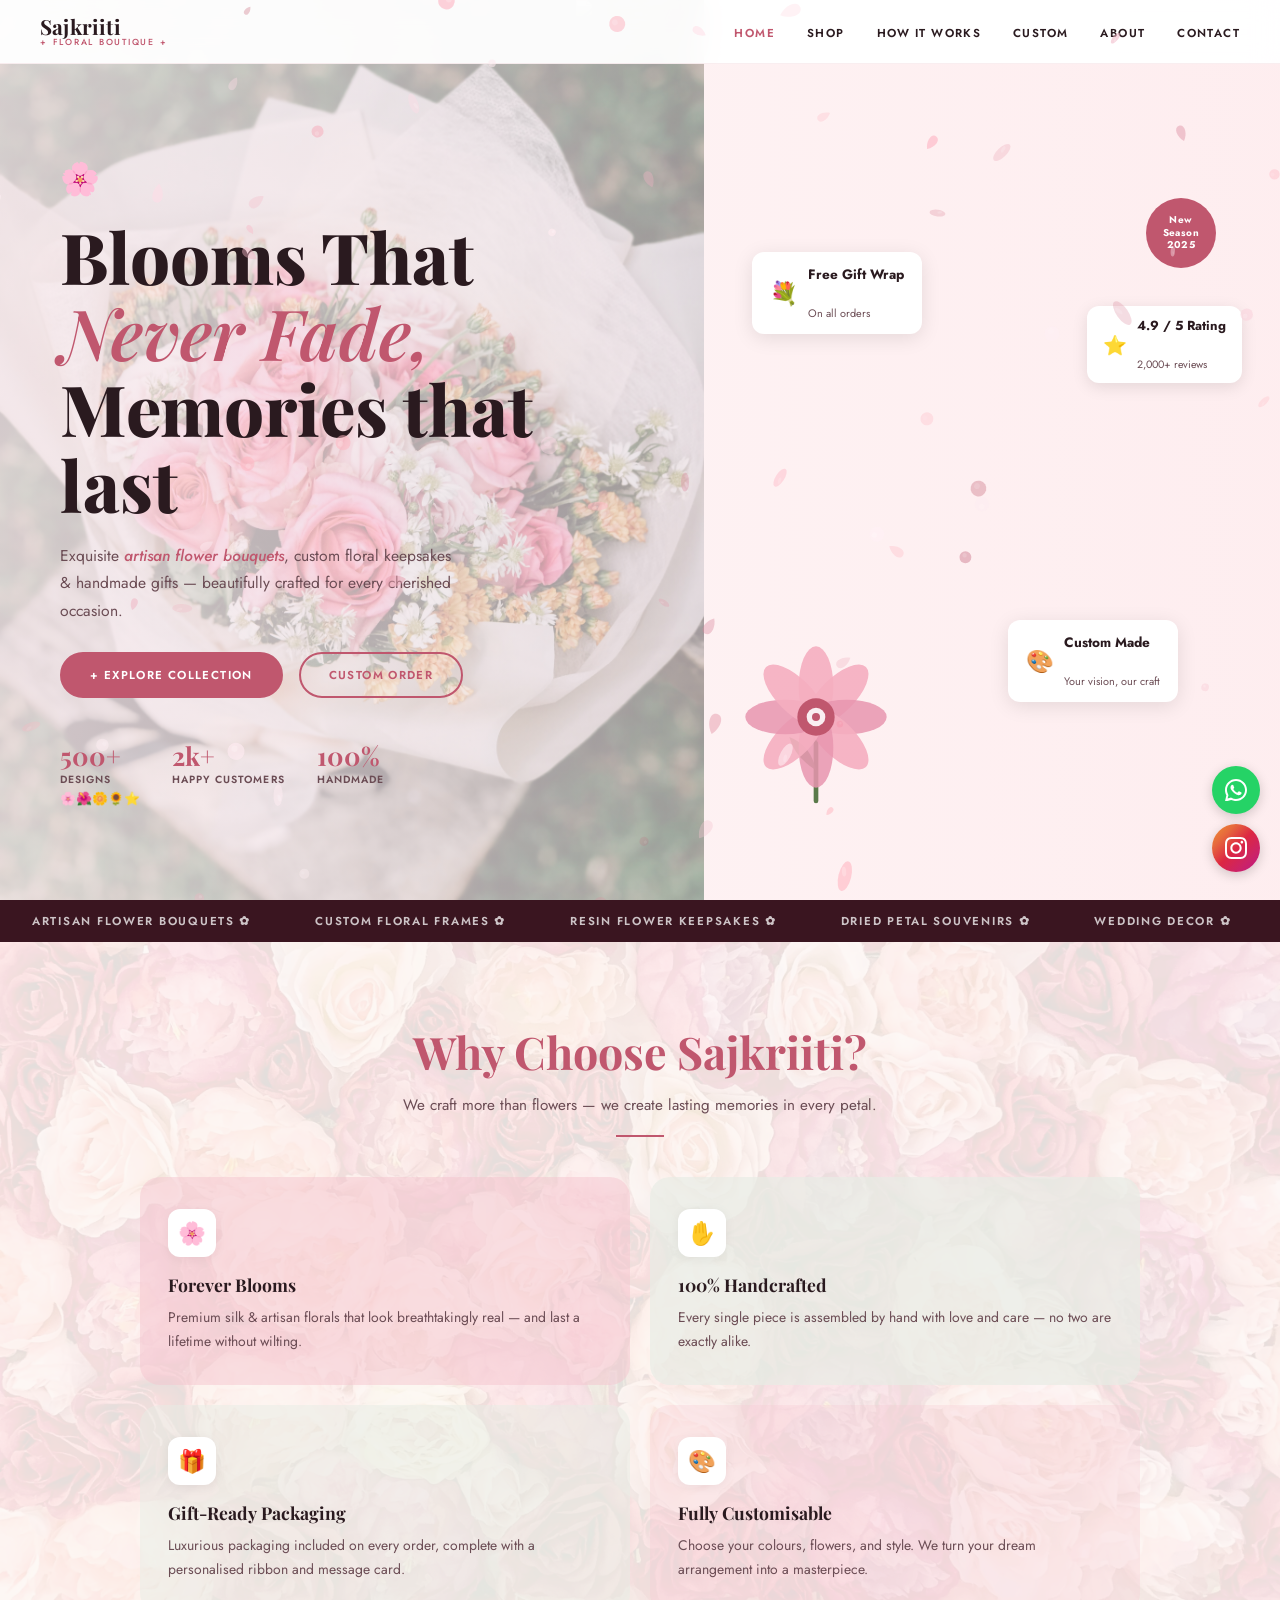
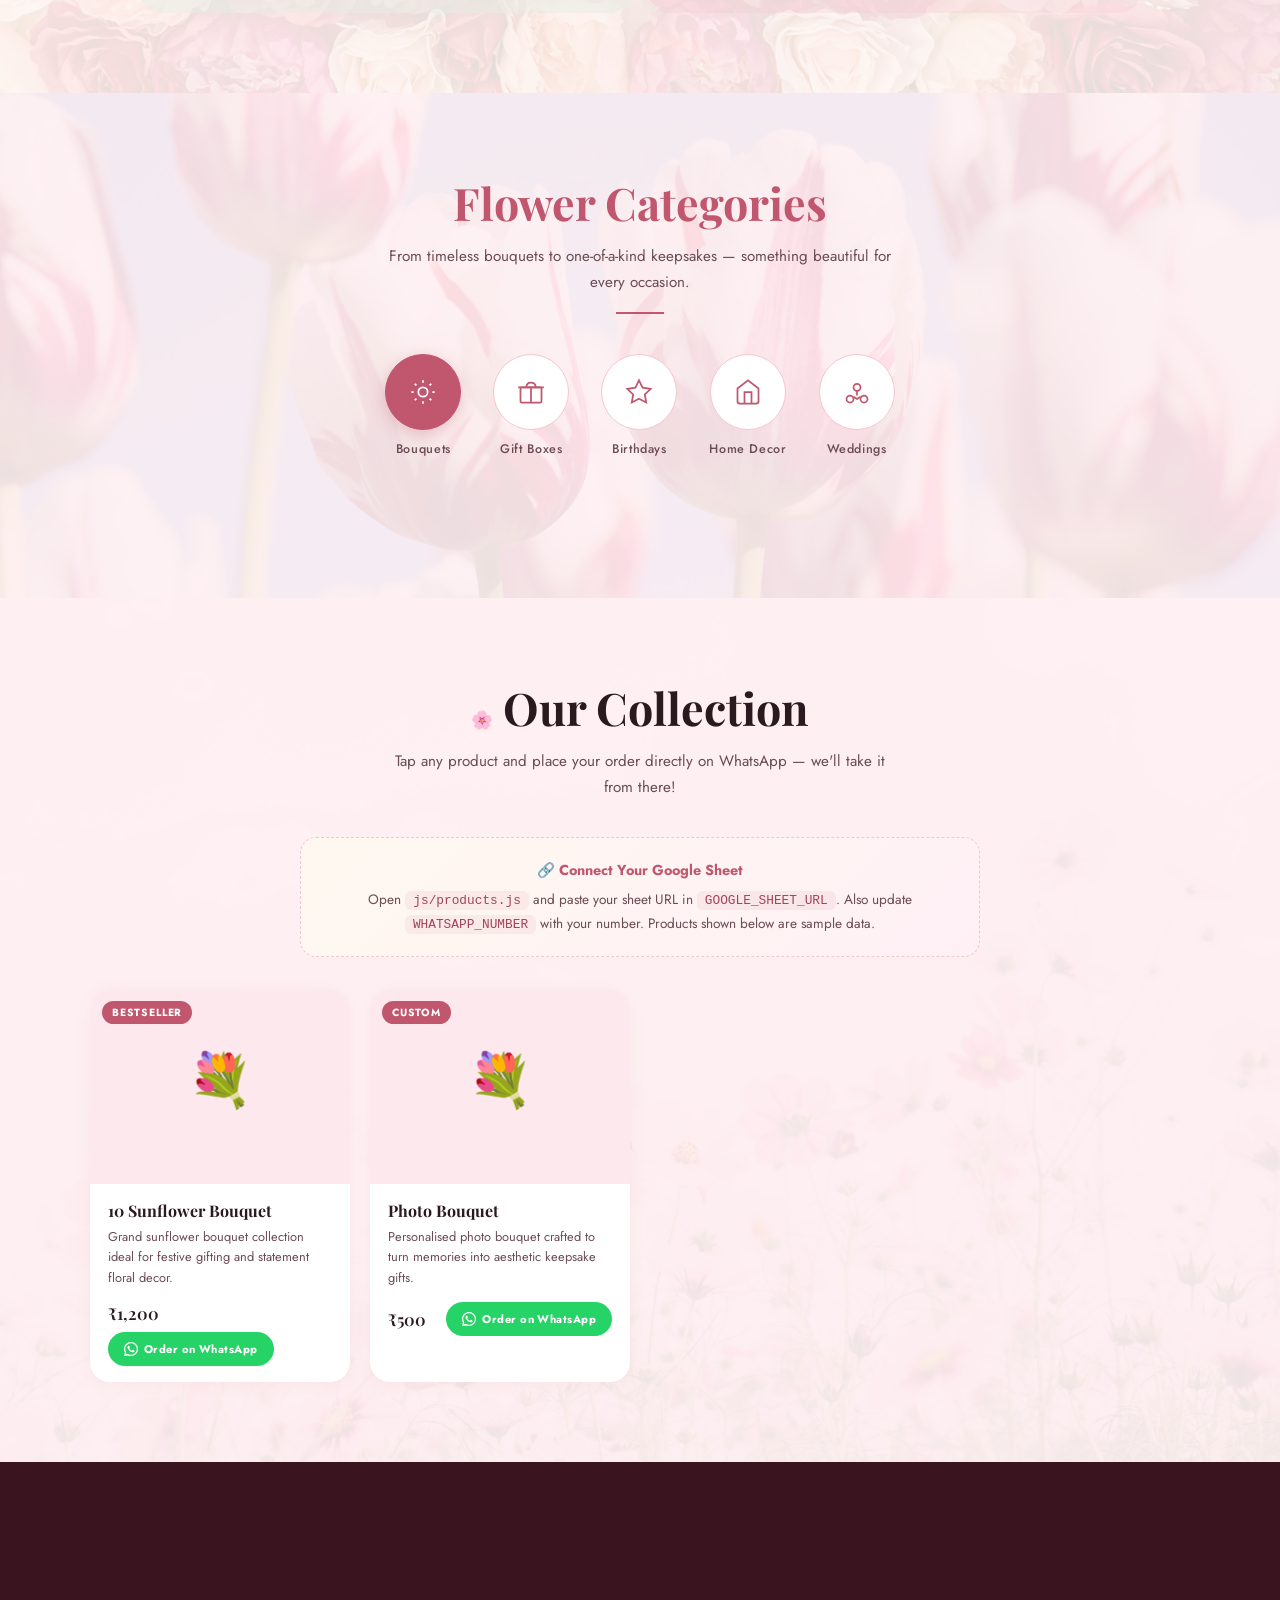
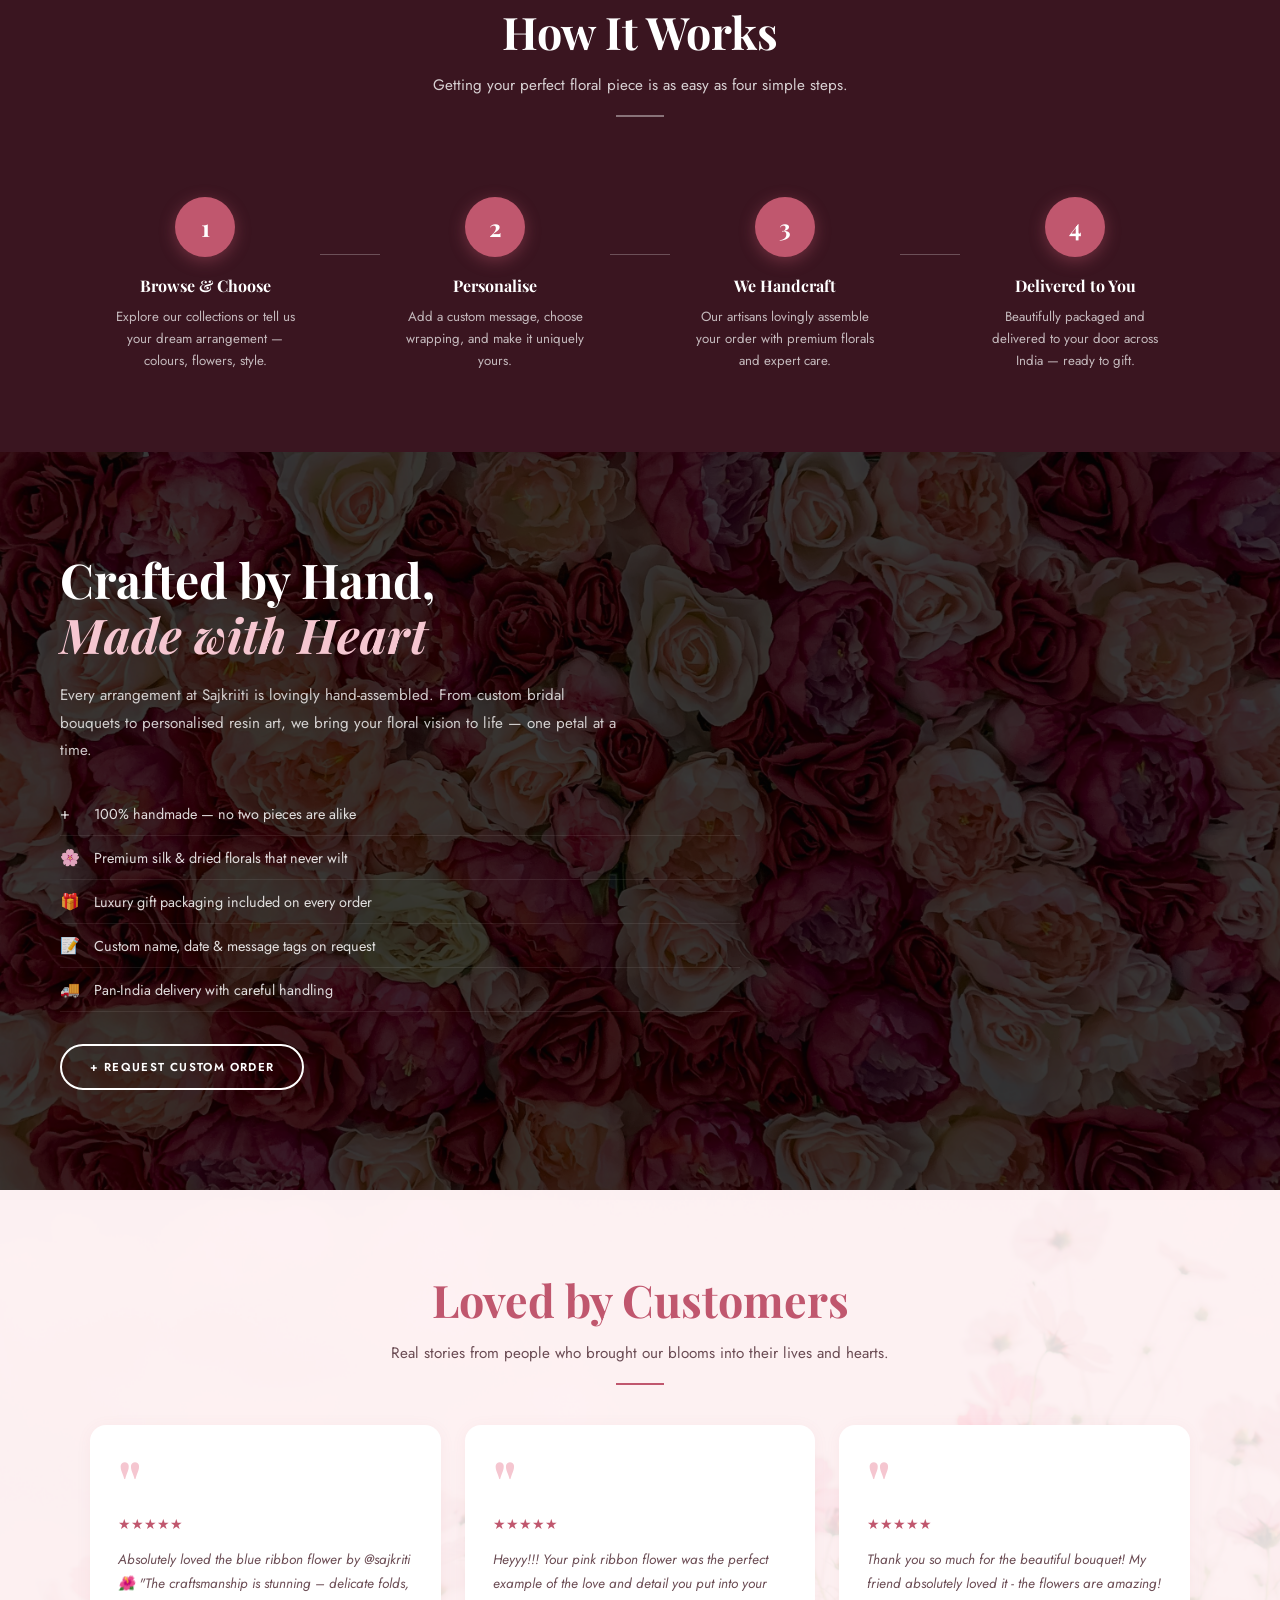
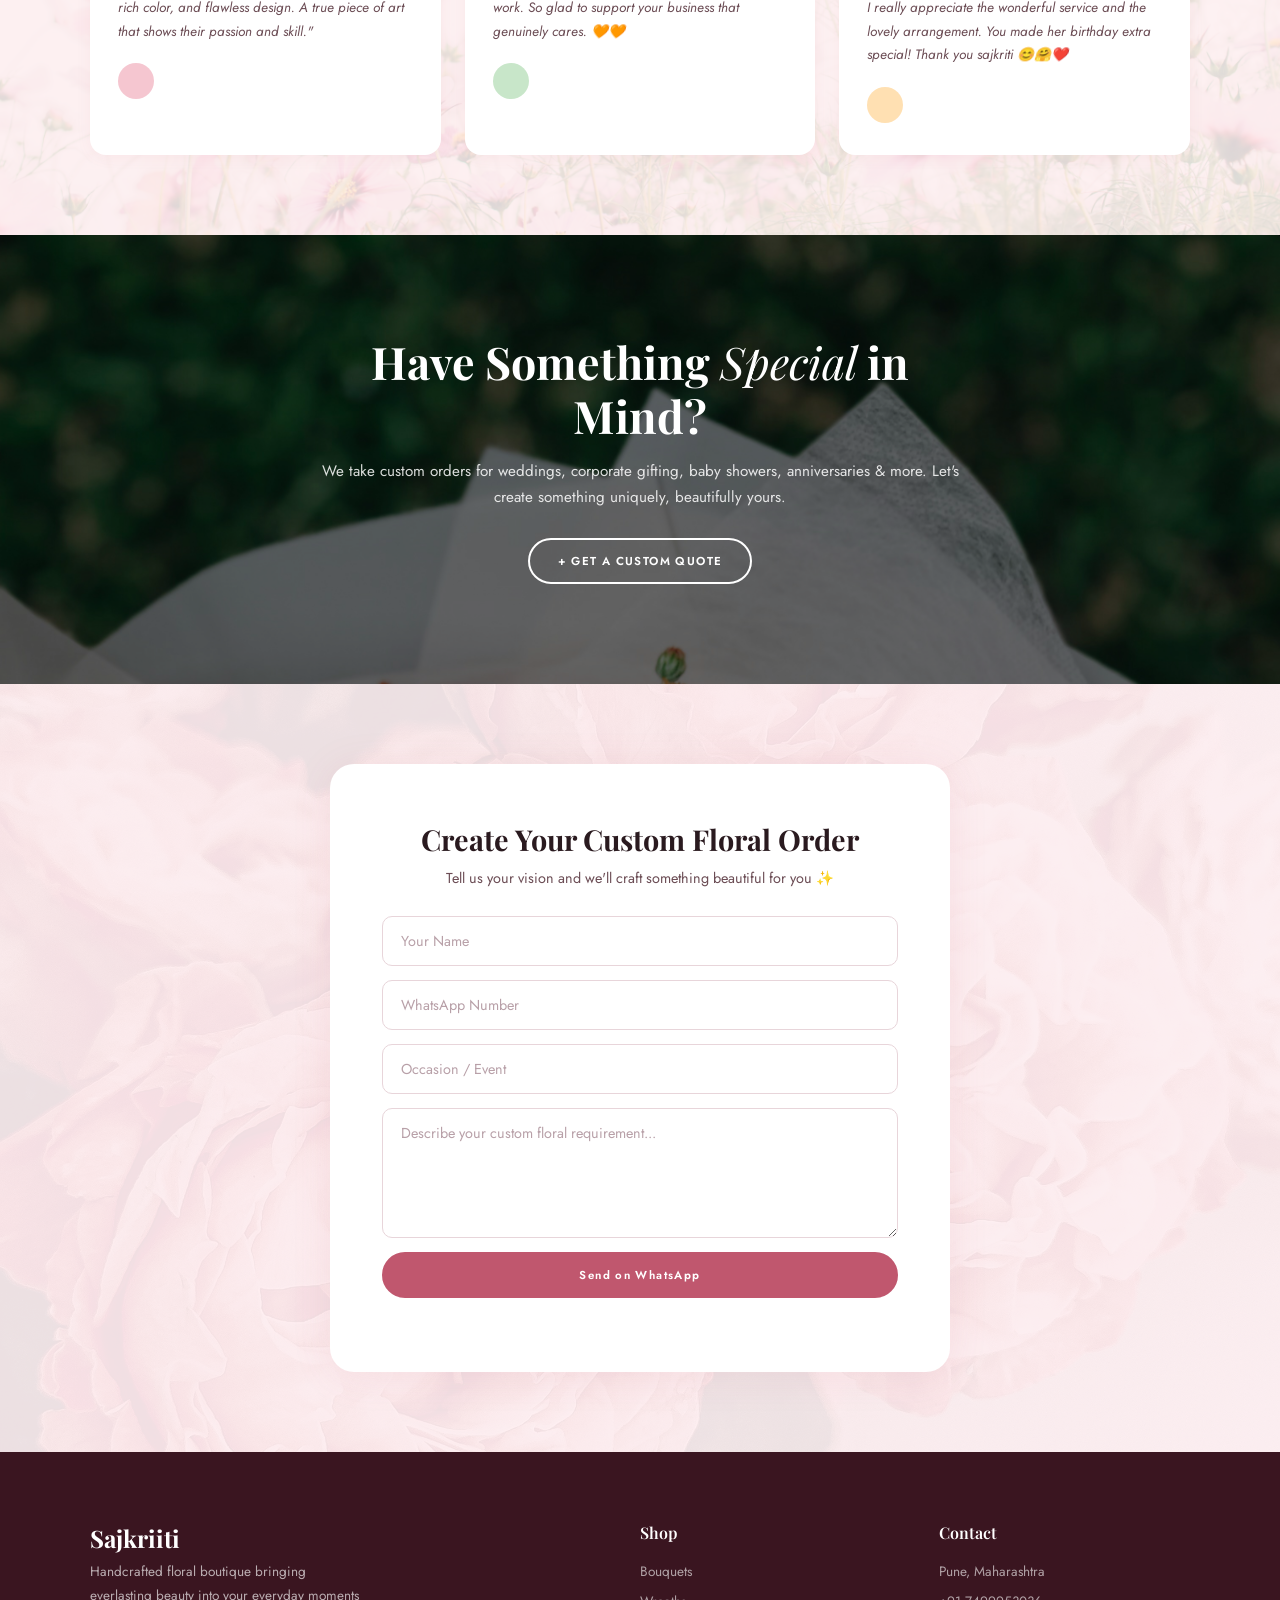
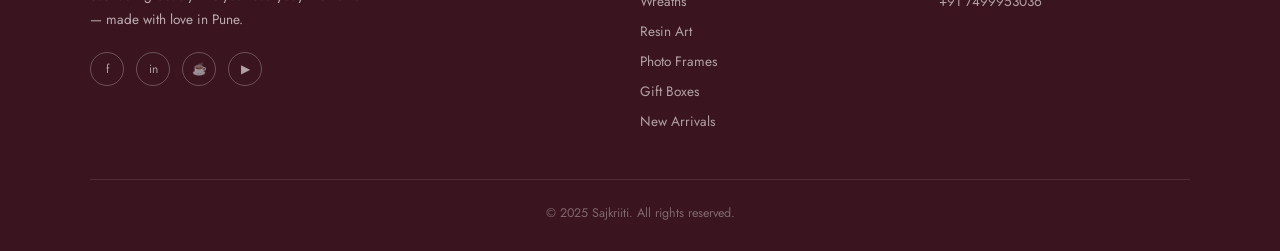
==== commit f6662296: "changed phone number" ====
--- a/js/index.html
+++ b/js/index.html
@@ -17,7 +17,7 @@
   <canvas id="petalCanvas"></canvas>
 
   <!-- FIXED SOCIAL BUTTONS -->
-  <a href="https://wa.me/919876543210" class="social-float whatsapp" target="_blank">
+  <a href="https://wa.me/917499953036" class="social-float whatsapp" target="_blank">
     <svg viewBox="0 0 24 24" fill="currentColor"><path d="M17.472 14.382c-.297-.149-1.758-.867-2.03-.967-.273-.099-.471-.148-.67.15-.197.297-.767.966-.94 1.164-.173.199-.347.223-.644.075-.297-.15-1.255-.463-2.39-1.475-.883-.788-1.48-1.761-1.653-2.059-.173-.297-.018-.458.13-.606.134-.133.298-.347.446-.52.149-.174.198-.298.298-.497.099-.198.05-.371-.025-.52-.075-.149-.669-1.612-.916-2.207-.242-.579-.487-.5-.669-.51-.173-.008-.371-.01-.57-.01-.198 0-.52.074-.792.372-.272.297-1.04 1.016-1.04 2.479 0 1.462 1.065 2.875 1.213 3.074.149.198 2.096 3.2 5.077 4.487.709.306 1.262.489 1.694.625.712.227 1.36.195 1.871.118.571-.085 1.758-.719 2.006-1.413.248-.694.248-1.289.173-1.413-.074-.124-.272-.198-.57-.347z"/><path d="M12 0C5.373 0 0 5.373 0 12c0 2.126.554 4.122 1.524 5.854L.057 23.882a.5.5 0 0 0 .611.611l6.029-1.467A11.945 11.945 0 0 0 12 24c6.627 0 12-5.373 12-12S18.627 0 12 0zm0 21.882a9.878 9.878 0 0 1-5.032-1.378l-.36-.214-3.732.908.924-3.645-.236-.374A9.869 9.869 0 0 1 2.118 12C2.118 6.532 6.532 2.118 12 2.118S21.882 6.532 21.882 12 17.468 21.882 12 21.882z"/></svg>
   </a>
   <a href="https://instagram.com/sajkriti" class="social-float instagram" target="_blank">
@@ -345,7 +345,7 @@
         <h4>Contact</h4>
         <ul>
           <li>Pune, Maharashtra</li>
-          <li>+91 98765 43210</li>
+          <li>+91 7499953036</li>
         </ul>
       </div>
     </div>
